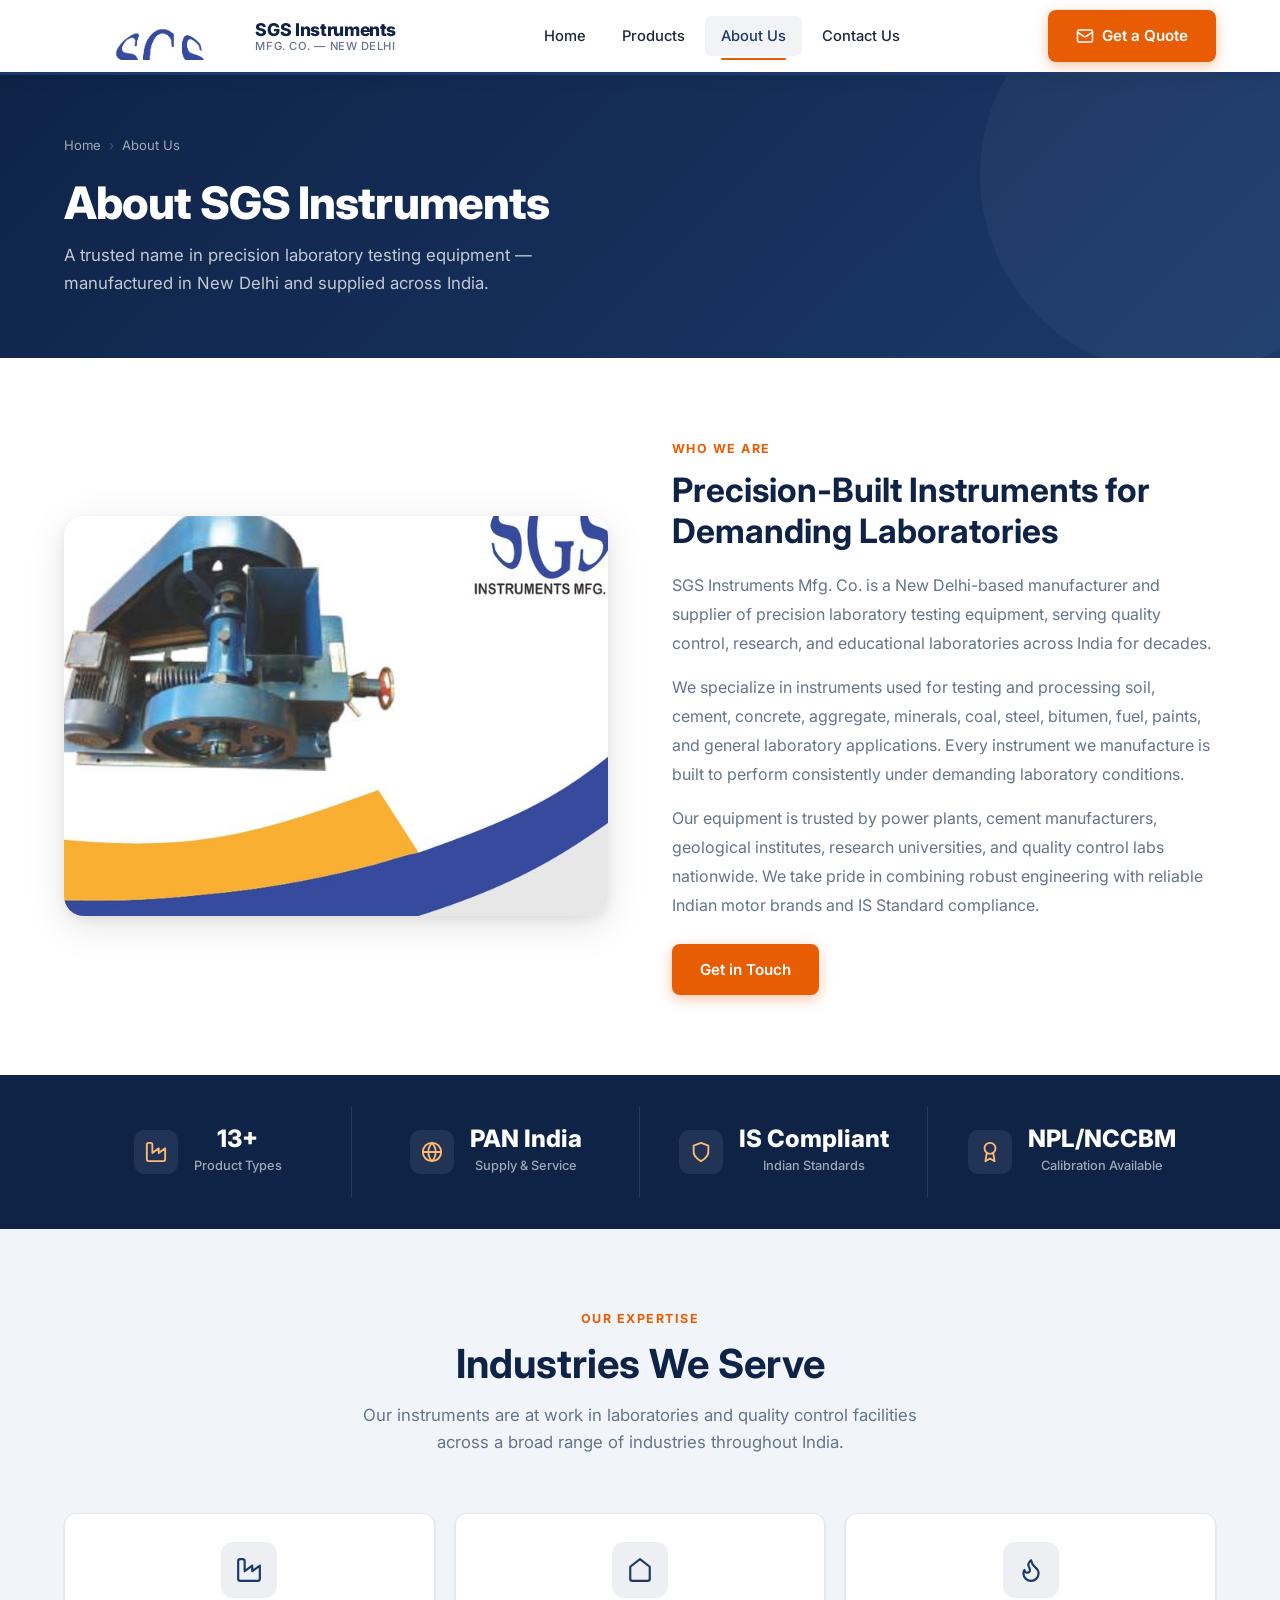
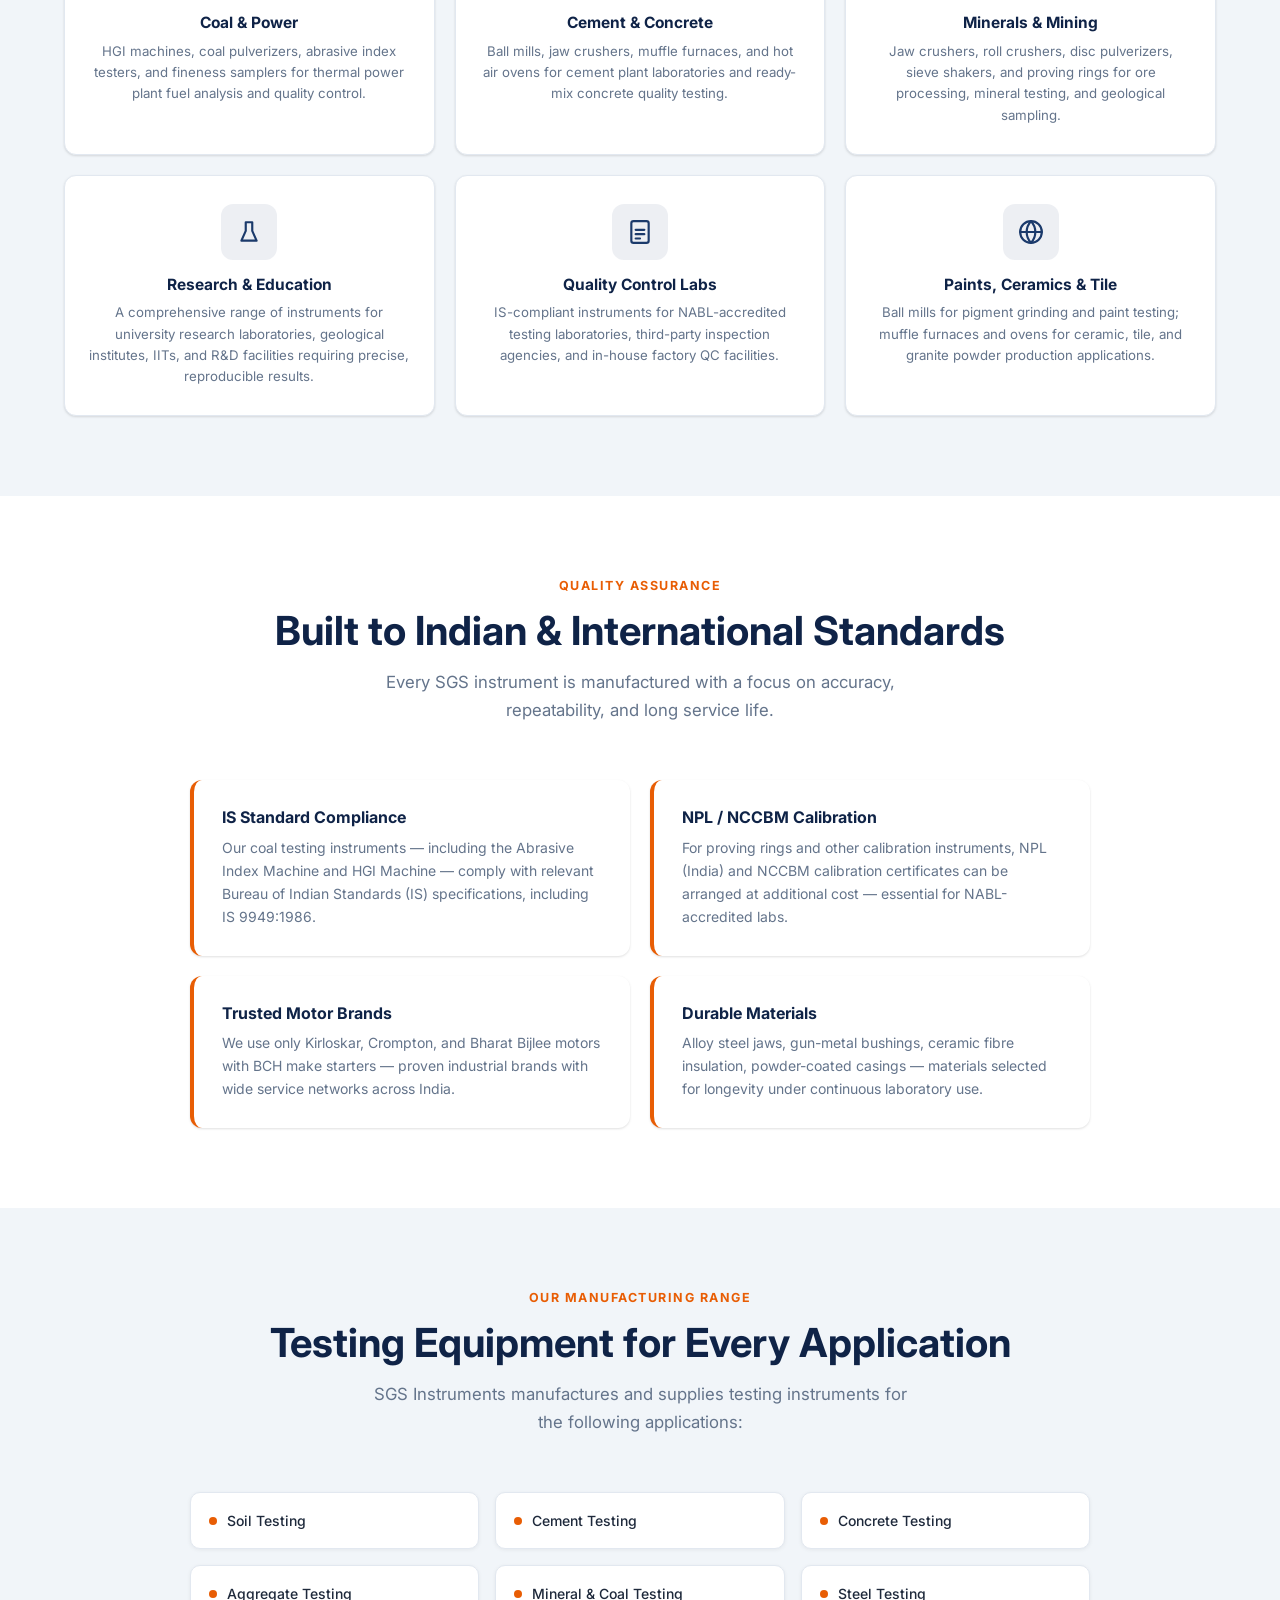
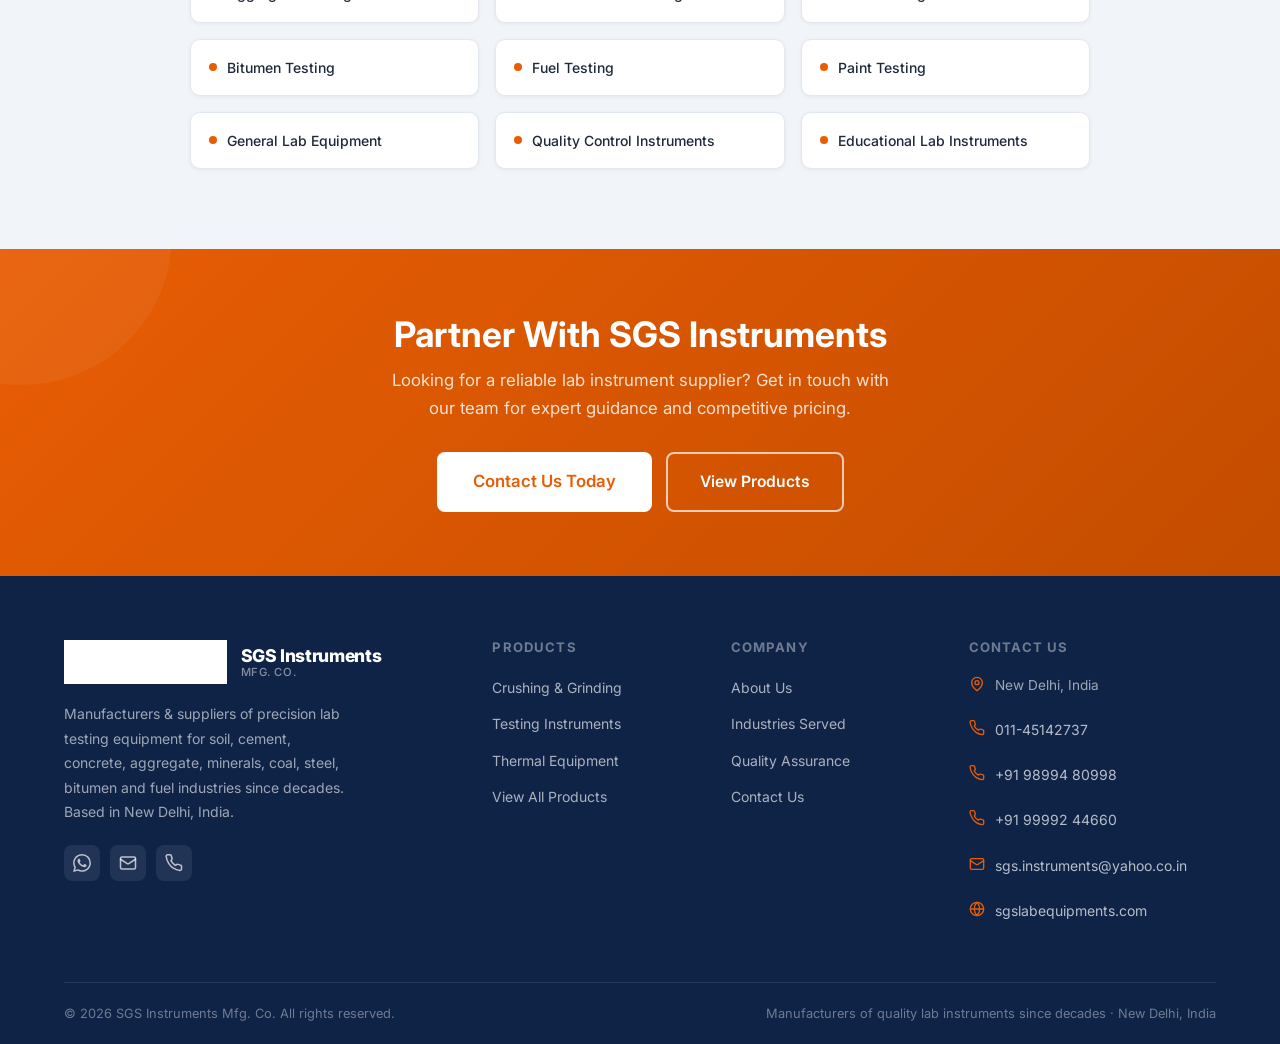
==== about.html @ 37572d3b "Initial website upload" ====
<!DOCTYPE html>
<html lang="en">
<head>
  <meta charset="UTF-8">
  <meta name="viewport" content="width=device-width, initial-scale=1.0">
  <title>About Us | SGS Instruments Mfg. Co. — Lab Equipment Manufacturer, New Delhi</title>
  <meta name="description" content="Learn about SGS Instruments Mfg. Co. — a trusted manufacturer of precision laboratory testing equipment for soil, cement, coal, minerals and aggregate industries, based in New Delhi, India.">
  <meta name="keywords" content="SGS instruments about, lab equipment manufacturer Delhi, laboratory instruments India company, testing equipment manufacturer">
  <meta name="robots" content="index, follow">
  <link rel="canonical" href="https://sgsinstruments.com/about.html">
  <link rel="preconnect" href="https://fonts.googleapis.com">
  <link rel="preconnect" href="https://fonts.gstatic.com" crossorigin>
  <link href="https://fonts.googleapis.com/css2?family=Inter:wght@400;500;600;700;800&display=swap" rel="stylesheet">
  <link rel="stylesheet" href="css/style.css">
</head>
<body>

<header id="site-header">
  <div class="container">
    <div class="header-inner">
      <a href="index.html" class="logo-wrap">
        <img src="images/sgs-logo.png" alt="SGS Instruments Logo" class="logo-img" onerror="this.style.display='none'">
        <div class="logo-text">
          <strong>SGS Instruments</strong>
          <span>MFG. CO. — NEW DELHI</span>
        </div>
      </a>
      <nav class="main-nav" id="main-nav">
        <a href="index.html">Home</a>
        <a href="products.html">Products</a>
        <a href="about.html">About Us</a>
        <a href="contact.html">Contact Us</a>
      </nav>
      <div class="header-cta">
        <a href="contact.html" class="btn btn-primary">
          <svg width="18" height="18" viewBox="0 0 24 24" fill="none" stroke="currentColor" stroke-width="2" stroke-linecap="round" stroke-linejoin="round"><rect width="20" height="16" x="2" y="4" rx="2"/><path d="m22 7-8.97 5.7a1.94 1.94 0 0 1-2.06 0L2 7"/></svg> Get a Quote
        </a>
      </div>
      <button class="nav-toggle" id="nav-toggle" aria-label="Toggle menu">
        <span></span><span></span><span></span>
      </button>
    </div>
    <div class="mobile-menu" id="mobile-menu">
      <a href="index.html">Home</a>
      <a href="products.html">Products</a>
      <a href="about.html">About Us</a>
      <a href="contact.html">Contact Us</a>
      <a href="contact.html" class="btn btn-primary">Get a Quote</a>
    </div>
  </div>
</header>

<!-- PAGE HERO -->
<section class="page-hero">
  <div class="container" style="position:relative;z-index:1">
    <div class="breadcrumb">
      <a href="index.html">Home</a>
      <span class="breadcrumb-sep">›</span>
      <span>About Us</span>
    </div>
    <h1>About SGS Instruments</h1>
    <p>A trusted name in precision laboratory testing equipment — manufactured in New Delhi and supplied across India.</p>
  </div>
</section>

<!-- WHO WE ARE -->
<section class="section bg-white">
  <div class="container">
    <div class="about-grid">
      <div class="about-img">
        <img src="images/products/laboratory-jaw-crusher.jpg" alt="SGS Instruments Laboratory Equipment" loading="lazy">
      </div>
      <div class="about-text">
        <p class="eyebrow" style="font-size:0.78rem;font-weight:700;letter-spacing:0.12em;text-transform:uppercase;color:#E85D04;margin-bottom:10px;">Who We Are</p>
        <h2>Precision-Built Instruments for Demanding Laboratories</h2>
        <p>
          SGS Instruments Mfg. Co. is a New Delhi-based manufacturer and supplier of precision laboratory testing equipment, serving quality control, research, and educational laboratories across India for decades.
        </p>
        <p>
          We specialize in instruments used for testing and processing soil, cement, concrete, aggregate, minerals, coal, steel, bitumen, fuel, paints, and general laboratory applications. Every instrument we manufacture is built to perform consistently under demanding laboratory conditions.
        </p>
        <p>
          Our equipment is trusted by power plants, cement manufacturers, geological institutes, research universities, and quality control labs nationwide. We take pride in combining robust engineering with reliable Indian motor brands and IS Standard compliance.
        </p>
        <a href="contact.html" class="btn btn-primary" style="margin-top:8px;">Get in Touch</a>
      </div>
    </div>
  </div>
</section>

<!-- STATS -->
<div class="stats-banner">
  <div class="container">
    <div class="stats-grid">
      <div class="stat-box">
        <div class="icon-wrap">
          <svg width="22" height="22" viewBox="0 0 24 24" fill="none" stroke="#FDBA74" stroke-width="2" stroke-linecap="round" stroke-linejoin="round"><path d="M2 20a2 2 0 0 0 2 2h16a2 2 0 0 0 2-2V8l-7 5V8l-7 5V4a2 2 0 0 0-2-2H4a2 2 0 0 0-2 2Z"/></svg>
        </div>
        <div class="stat-box-text"><strong>13+</strong><span>Product Types</span></div>
      </div>
      <div class="stat-box">
        <div class="icon-wrap">
          <svg width="22" height="22" viewBox="0 0 24 24" fill="none" stroke="#FDBA74" stroke-width="2" stroke-linecap="round" stroke-linejoin="round"><circle cx="12" cy="12" r="10"/><path d="M12 2a14.5 14.5 0 0 0 0 20 14.5 14.5 0 0 0 0-20"/><path d="M2 12h20"/></svg>
        </div>
        <div class="stat-box-text"><strong>PAN India</strong><span>Supply & Service</span></div>
      </div>
      <div class="stat-box">
        <div class="icon-wrap">
          <svg width="22" height="22" viewBox="0 0 24 24" fill="none" stroke="#FDBA74" stroke-width="2" stroke-linecap="round" stroke-linejoin="round"><path d="M12 22s8-4 8-10V5l-8-3-8 3v7c0 6 8 10 8 10z"/></svg>
        </div>
        <div class="stat-box-text"><strong>IS Compliant</strong><span>Indian Standards</span></div>
      </div>
      <div class="stat-box">
        <div class="icon-wrap">
          <svg width="22" height="22" viewBox="0 0 24 24" fill="none" stroke="#FDBA74" stroke-width="2" stroke-linecap="round" stroke-linejoin="round"><circle cx="12" cy="8" r="6"/><path d="M15.477 12.89 17 22l-5-3-5 3 1.523-9.11"/></svg>
        </div>
        <div class="stat-box-text"><strong>NPL/NCCBM</strong><span>Calibration Available</span></div>
      </div>
    </div>
  </div>
</div>

<!-- WHAT WE MANUFACTURE -->
<section class="section" id="industries">
  <div class="container">
    <div class="section-header">
      <p class="eyebrow">Our Expertise</p>
      <h2>Industries We Serve</h2>
      <p>Our instruments are at work in laboratories and quality control facilities across a broad range of industries throughout India.</p>
    </div>
    <div class="industries-grid">
      <div class="industry-card">
        <div class="industry-icon">
          <svg width="26" height="26" viewBox="0 0 24 24" fill="none" stroke="#1B3A6B" stroke-width="2" stroke-linecap="round" stroke-linejoin="round"><path d="M2 20a2 2 0 0 0 2 2h16a2 2 0 0 0 2-2V8l-7 5V8l-7 5V4a2 2 0 0 0-2-2H4a2 2 0 0 0-2 2Z"/></svg>
        </div>
        <h3>Coal & Power</h3>
        <p>HGI machines, coal pulverizers, abrasive index testers, and fineness samplers for thermal power plant fuel analysis and quality control.</p>
      </div>
      <div class="industry-card">
        <div class="industry-icon">
          <svg width="26" height="26" viewBox="0 0 24 24" fill="none" stroke="#1B3A6B" stroke-width="2" stroke-linecap="round" stroke-linejoin="round"><path d="M3 9l9-7 9 7v11a2 2 0 0 1-2 2H5a2 2 0 0 1-2-2z"/></svg>
        </div>
        <h3>Cement & Concrete</h3>
        <p>Ball mills, jaw crushers, muffle furnaces, and hot air ovens for cement plant laboratories and ready-mix concrete quality testing.</p>
      </div>
      <div class="industry-card">
        <div class="industry-icon">
          <svg width="26" height="26" viewBox="0 0 24 24" fill="none" stroke="#1B3A6B" stroke-width="2" stroke-linecap="round" stroke-linejoin="round"><path d="M8.5 14.5A2.5 2.5 0 0 0 11 12c0-1.38-.5-2-1-3-1.072-2.143-.224-4.054 2-6 .5 2.5 2 4.9 4 6.5 2 1.6 3 3.5 3 5.5a7 7 0 1 1-14 0c0-1.153.433-2.294 1-3a2.5 2.5 0 0 0 2.5 2.5z"/></svg>
        </div>
        <h3>Minerals & Mining</h3>
        <p>Jaw crushers, roll crushers, disc pulverizers, sieve shakers, and proving rings for ore processing, mineral testing, and geological sampling.</p>
      </div>
      <div class="industry-card">
        <div class="industry-icon">
          <svg width="26" height="26" viewBox="0 0 24 24" fill="none" stroke="#1B3A6B" stroke-width="2" stroke-linecap="round" stroke-linejoin="round"><path d="M9 3h6v8l4 9H5l4-9V3"/></svg>
        </div>
        <h3>Research & Education</h3>
        <p>A comprehensive range of instruments for university research laboratories, geological institutes, IITs, and R&D facilities requiring precise, reproducible results.</p>
      </div>
      <div class="industry-card">
        <div class="industry-icon">
          <svg width="26" height="26" viewBox="0 0 24 24" fill="none" stroke="#1B3A6B" stroke-width="2" stroke-linecap="round" stroke-linejoin="round"><rect width="16" height="20" x="4" y="2" rx="2"/><line x1="8" x2="16" y1="10" y2="10"/><line x1="8" x2="16" y1="14" y2="14"/><line x1="8" x2="12" y1="18" y2="18"/></svg>
        </div>
        <h3>Quality Control Labs</h3>
        <p>IS-compliant instruments for NABL-accredited testing laboratories, third-party inspection agencies, and in-house factory QC facilities.</p>
      </div>
      <div class="industry-card">
        <div class="industry-icon">
          <svg width="26" height="26" viewBox="0 0 24 24" fill="none" stroke="#1B3A6B" stroke-width="2" stroke-linecap="round" stroke-linejoin="round"><circle cx="12" cy="12" r="10"/><path d="M12 2a14.5 14.5 0 0 0 0 20 14.5 14.5 0 0 0 0-20"/><path d="M2 12h20"/></svg>
        </div>
        <h3>Paints, Ceramics & Tile</h3>
        <p>Ball mills for pigment grinding and paint testing; muffle furnaces and ovens for ceramic, tile, and granite powder production applications.</p>
      </div>
    </div>
  </div>
</section>

<!-- QUALITY ASSURANCE -->
<section class="section bg-white" id="quality">
  <div class="container">
    <div class="section-header">
      <p class="eyebrow">Quality Assurance</p>
      <h2>Built to Indian & International Standards</h2>
      <p>Every SGS instrument is manufactured with a focus on accuracy, repeatability, and long service life.</p>
    </div>
    <div class="value-grid" style="max-width:900px; margin:0 auto;">
      <div class="value-card">
        <h3>IS Standard Compliance</h3>
        <p>Our coal testing instruments — including the Abrasive Index Machine and HGI Machine — comply with relevant Bureau of Indian Standards (IS) specifications, including IS 9949:1986.</p>
      </div>
      <div class="value-card">
        <h3>NPL / NCCBM Calibration</h3>
        <p>For proving rings and other calibration instruments, NPL (India) and NCCBM calibration certificates can be arranged at additional cost — essential for NABL-accredited labs.</p>
      </div>
      <div class="value-card">
        <h3>Trusted Motor Brands</h3>
        <p>We use only Kirloskar, Crompton, and Bharat Bijlee motors with BCH make starters — proven industrial brands with wide service networks across India.</p>
      </div>
      <div class="value-card">
        <h3>Durable Materials</h3>
        <p>Alloy steel jaws, gun-metal bushings, ceramic fibre insulation, powder-coated casings — materials selected for longevity under continuous laboratory use.</p>
      </div>
    </div>
  </div>
</section>

<!-- WHAT WE MAKE -->
<section class="section" style="background:#F1F5F9;">
  <div class="container">
    <div class="section-header">
      <p class="eyebrow">Our Manufacturing Range</p>
      <h2>Testing Equipment for Every Application</h2>
      <p>SGS Instruments manufactures and supplies testing instruments for the following applications:</p>
    </div>
    <div style="display:grid; grid-template-columns: repeat(3, 1fr); gap:16px; max-width:900px; margin:0 auto;">
      <div style="background:white; border-radius:10px; padding:16px 18px; display:flex; align-items:center; gap:10px; box-shadow:0 1px 4px rgba(0,0,0,0.06); border:1px solid #E2E8F0;"><span style="width:8px;height:8px;background:#E85D04;border-radius:50%;flex-shrink:0;"></span><span style="font-size:0.875rem;font-weight:500;color:#1E293B;">Soil Testing</span></div>
      <div style="background:white; border-radius:10px; padding:16px 18px; display:flex; align-items:center; gap:10px; box-shadow:0 1px 4px rgba(0,0,0,0.06); border:1px solid #E2E8F0;"><span style="width:8px;height:8px;background:#E85D04;border-radius:50%;flex-shrink:0;"></span><span style="font-size:0.875rem;font-weight:500;color:#1E293B;">Cement Testing</span></div>
      <div style="background:white; border-radius:10px; padding:16px 18px; display:flex; align-items:center; gap:10px; box-shadow:0 1px 4px rgba(0,0,0,0.06); border:1px solid #E2E8F0;"><span style="width:8px;height:8px;background:#E85D04;border-radius:50%;flex-shrink:0;"></span><span style="font-size:0.875rem;font-weight:500;color:#1E293B;">Concrete Testing</span></div>
      <div style="background:white; border-radius:10px; padding:16px 18px; display:flex; align-items:center; gap:10px; box-shadow:0 1px 4px rgba(0,0,0,0.06); border:1px solid #E2E8F0;"><span style="width:8px;height:8px;background:#E85D04;border-radius:50%;flex-shrink:0;"></span><span style="font-size:0.875rem;font-weight:500;color:#1E293B;">Aggregate Testing</span></div>
      <div style="background:white; border-radius:10px; padding:16px 18px; display:flex; align-items:center; gap:10px; box-shadow:0 1px 4px rgba(0,0,0,0.06); border:1px solid #E2E8F0;"><span style="width:8px;height:8px;background:#E85D04;border-radius:50%;flex-shrink:0;"></span><span style="font-size:0.875rem;font-weight:500;color:#1E293B;">Mineral &amp; Coal Testing</span></div>
      <div style="background:white; border-radius:10px; padding:16px 18px; display:flex; align-items:center; gap:10px; box-shadow:0 1px 4px rgba(0,0,0,0.06); border:1px solid #E2E8F0;"><span style="width:8px;height:8px;background:#E85D04;border-radius:50%;flex-shrink:0;"></span><span style="font-size:0.875rem;font-weight:500;color:#1E293B;">Steel Testing</span></div>
      <div style="background:white; border-radius:10px; padding:16px 18px; display:flex; align-items:center; gap:10px; box-shadow:0 1px 4px rgba(0,0,0,0.06); border:1px solid #E2E8F0;"><span style="width:8px;height:8px;background:#E85D04;border-radius:50%;flex-shrink:0;"></span><span style="font-size:0.875rem;font-weight:500;color:#1E293B;">Bitumen Testing</span></div>
      <div style="background:white; border-radius:10px; padding:16px 18px; display:flex; align-items:center; gap:10px; box-shadow:0 1px 4px rgba(0,0,0,0.06); border:1px solid #E2E8F0;"><span style="width:8px;height:8px;background:#E85D04;border-radius:50%;flex-shrink:0;"></span><span style="font-size:0.875rem;font-weight:500;color:#1E293B;">Fuel Testing</span></div>
      <div style="background:white; border-radius:10px; padding:16px 18px; display:flex; align-items:center; gap:10px; box-shadow:0 1px 4px rgba(0,0,0,0.06); border:1px solid #E2E8F0;"><span style="width:8px;height:8px;background:#E85D04;border-radius:50%;flex-shrink:0;"></span><span style="font-size:0.875rem;font-weight:500;color:#1E293B;">Paint Testing</span></div>
      <div style="background:white; border-radius:10px; padding:16px 18px; display:flex; align-items:center; gap:10px; box-shadow:0 1px 4px rgba(0,0,0,0.06); border:1px solid #E2E8F0;"><span style="width:8px;height:8px;background:#E85D04;border-radius:50%;flex-shrink:0;"></span><span style="font-size:0.875rem;font-weight:500;color:#1E293B;">General Lab Equipment</span></div>
      <div style="background:white; border-radius:10px; padding:16px 18px; display:flex; align-items:center; gap:10px; box-shadow:0 1px 4px rgba(0,0,0,0.06); border:1px solid #E2E8F0;"><span style="width:8px;height:8px;background:#E85D04;border-radius:50%;flex-shrink:0;"></span><span style="font-size:0.875rem;font-weight:500;color:#1E293B;">Quality Control Instruments</span></div>
      <div style="background:white; border-radius:10px; padding:16px 18px; display:flex; align-items:center; gap:10px; box-shadow:0 1px 4px rgba(0,0,0,0.06); border:1px solid #E2E8F0;"><span style="width:8px;height:8px;background:#E85D04;border-radius:50%;flex-shrink:0;"></span><span style="font-size:0.875rem;font-weight:500;color:#1E293B;">Educational Lab Instruments</span></div>
    </div>
  </div>
</section>

<!-- CTA -->
<section class="cta-banner">
  <div class="container" style="position:relative;z-index:1">
    <h2>Partner With SGS Instruments</h2>
    <p>Looking for a reliable lab instrument supplier? Get in touch with our team for expert guidance and competitive pricing.</p>
    <div class="cta-actions">
      <a href="contact.html" class="btn btn-white btn-lg">Contact Us Today</a>
      <a href="products.html" class="btn-outline-white btn-lg">View Products</a>
    </div>
  </div>
</section>

<footer id="site-footer"></footer>

<script src="js/products-data.js"></script>
<script src="js/app.js"></script>
</body>
</html>
---- css/style.css ----
/* ============================================================
   SGS INSTRUMENTS — MAIN STYLESHEET
   Design System: Deep Navy (#1B3A6B) + Orange (#E85D04) + White
   ============================================================ */

/* ---------- CSS Variables ---------- */
:root {
  --primary:       #1B3A6B;
  --primary-dark:  #0F2347;
  --primary-light: #2A5298;
  --accent:        #E85D04;
  --accent-hover:  #C44D00;
  --white:         #FFFFFF;
  --bg:            #F1F5F9;
  --surface:       #FFFFFF;
  --border:        #E2E8F0;
  --text:          #1E293B;
  --text-muted:    #64748B;
  --text-light:    #94A3B8;
  --success:       #16A34A;
  --shadow-sm:     0 1px 3px rgba(0,0,0,0.08), 0 1px 2px rgba(0,0,0,0.05);
  --shadow-md:     0 4px 16px rgba(0,0,0,0.08), 0 2px 6px rgba(0,0,0,0.05);
  --shadow-lg:     0 10px 40px rgba(0,0,0,0.10), 0 4px 12px rgba(0,0,0,0.07);
  --shadow-xl:     0 20px 60px rgba(0,0,0,0.14), 0 8px 24px rgba(0,0,0,0.08);
  --radius:        12px;
  --radius-lg:     20px;
  --transition:    0.25s ease;
}

/* ---------- Reset & Base ---------- */
*, *::before, *::after { box-sizing: border-box; margin: 0; padding: 0; }

html { scroll-behavior: smooth; }

body {
  font-family: 'Inter', system-ui, -apple-system, sans-serif;
  font-size: 16px;
  line-height: 1.65;
  color: var(--text);
  background: var(--bg);
}

img { max-width: 100%; height: auto; display: block; }
a  { text-decoration: none; color: inherit; }
ul { list-style: none; }

h1, h2, h3, h4 {
  line-height: 1.2;
  font-weight: 700;
  color: var(--text);
}

/* ---------- Utility Classes ---------- */
.container {
  max-width: 1200px;
  margin: 0 auto;
  padding: 0 24px;
}

.section { padding: 80px 0; }
.section-sm { padding: 50px 0; }

.section-header { text-align: center; margin-bottom: 56px; }
.section-header .eyebrow {
  font-size: 0.78rem;
  font-weight: 700;
  letter-spacing: 0.12em;
  text-transform: uppercase;
  color: var(--accent);
  margin-bottom: 10px;
}
.section-header h2 {
  font-size: clamp(1.7rem, 3.5vw, 2.5rem);
  color: var(--primary-dark);
  margin-bottom: 14px;
}
.section-header p {
  font-size: 1.05rem;
  color: var(--text-muted);
  max-width: 560px;
  margin: 0 auto;
}

.btn {
  display: inline-flex;
  align-items: center;
  gap: 8px;
  padding: 13px 28px;
  border-radius: 8px;
  font-size: 0.95rem;
  font-weight: 600;
  cursor: pointer;
  border: none;
  transition: all var(--transition);
  white-space: nowrap;
}
.btn-primary {
  background: var(--accent);
  color: var(--white);
  box-shadow: 0 4px 14px rgba(232, 93, 4, 0.35);
}
.btn-primary:hover {
  background: var(--accent-hover);
  box-shadow: 0 6px 20px rgba(232, 93, 4, 0.45);
  transform: translateY(-1px);
}
.btn-outline {
  background: transparent;
  color: var(--white);
  border: 2px solid rgba(255,255,255,0.6);
}
.btn-outline:hover {
  background: rgba(255,255,255,0.12);
  border-color: var(--white);
}
.btn-secondary {
  background: var(--primary);
  color: var(--white);
}
.btn-secondary:hover {
  background: var(--primary-dark);
  transform: translateY(-1px);
}
.btn-ghost {
  background: transparent;
  color: var(--primary);
  border: 2px solid var(--primary);
}
.btn-ghost:hover {
  background: var(--primary);
  color: var(--white);
}
.btn-lg { padding: 16px 36px; font-size: 1.05rem; }

/* ---------- Header / Navigation ---------- */
#site-header {
  position: sticky;
  top: 0;
  z-index: 1000;
  background: var(--white);
  box-shadow: 0 2px 16px rgba(0,0,0,0.07);
  border-bottom: 3px solid var(--primary);
}
.header-inner {
  display: flex;
  align-items: center;
  justify-content: space-between;
  height: 72px;
  gap: 32px;
}
.logo-wrap {
  display: flex;
  align-items: center;
  gap: 14px;
  flex-shrink: 0;
}
.logo-img { height: 48px; width: auto; }
.logo-text { display: flex; flex-direction: column; line-height: 1.2; }
.logo-text strong {
  font-size: 1.1rem;
  font-weight: 800;
  color: var(--primary-dark);
  letter-spacing: -0.02em;
}
.logo-text span {
  font-size: 0.7rem;
  color: var(--text-muted);
  letter-spacing: 0.05em;
  font-weight: 500;
}

nav.main-nav { display: flex; align-items: center; gap: 4px; }
nav.main-nav a {
  padding: 8px 16px;
  border-radius: 6px;
  font-size: 0.92rem;
  font-weight: 500;
  color: var(--text);
  transition: all var(--transition);
  position: relative;
}
nav.main-nav a:hover,
nav.main-nav a.active {
  color: var(--primary);
  background: rgba(27, 58, 107, 0.06);
}
nav.main-nav a.active::after {
  content: '';
  position: absolute;
  bottom: -4px;
  left: 16px;
  right: 16px;
  height: 2px;
  background: var(--accent);
  border-radius: 2px;
}

.header-cta { flex-shrink: 0; }

/* Mobile nav toggle */
.nav-toggle {
  display: none;
  background: none;
  border: none;
  cursor: pointer;
  padding: 6px;
  flex-direction: column;
  gap: 5px;
}
.nav-toggle span {
  display: block;
  width: 24px;
  height: 2px;
  background: var(--primary-dark);
  border-radius: 2px;
  transition: all var(--transition);
}
.nav-toggle.open span:nth-child(1) { transform: rotate(45deg) translate(5px, 5px); }
.nav-toggle.open span:nth-child(2) { opacity: 0; }
.nav-toggle.open span:nth-child(3) { transform: rotate(-45deg) translate(5px, -5px); }

.mobile-menu { display: none; }

/* ---------- Hero Section ---------- */
.hero {
  background: linear-gradient(135deg, var(--primary-dark) 0%, var(--primary) 55%, var(--primary-light) 100%);
  color: var(--white);
  padding: 70px 0 56px;
  position: relative;
  overflow: hidden;
}
.hero::before {
  content: '';
  position: absolute;
  inset: 0;
  background: url("data:image/svg+xml,%3Csvg width='60' height='60' viewBox='0 0 60 60' xmlns='http://www.w3.org/2000/svg'%3E%3Cg fill='none' fill-rule='evenodd'%3E%3Cg fill='%23ffffff' fill-opacity='0.03'%3E%3Cpath d='M36 34v-4h-2v4h-4v2h4v4h2v-4h4v-2h-4zm0-30V0h-2v4h-4v2h4v4h2V6h4V4h-4zM6 34v-4H4v4H0v2h4v4h2v-4h4v-2H6zM6 4V0H4v4H0v2h4v4h2V6h4V4H6z'/%3E%3C/g%3E%3C/g%3E%3C/svg%3E");
}
.hero-grid {
  display: grid;
  grid-template-columns: 1fr;
  position: relative;
  z-index: 1;
}
.hero-badge {
  display: inline-flex;
  align-items: center;
  gap: 8px;
  background: rgba(255,255,255,0.12);
  border: 1px solid rgba(255,255,255,0.2);
  border-radius: 100px;
  padding: 6px 16px;
  font-size: 0.82rem;
  font-weight: 600;
  letter-spacing: 0.04em;
  margin-bottom: 20px;
  color: rgba(255,255,255,0.9);
}
.hero h1 {
  font-size: clamp(2rem, 4.5vw, 3.2rem);
  font-weight: 800;
  color: var(--white);
  letter-spacing: -0.025em;
  margin-bottom: 20px;
  line-height: 1.15;
}
.hero h1 .accent { color: #FDBA74; }
.hero p.lead {
  font-size: 1.1rem;
  color: rgba(255,255,255,0.82);
  margin-bottom: 36px;
  max-width: 720px;
}
.hero-actions { display: flex; gap: 14px; flex-wrap: wrap; }
.hero-stats {
  display: flex;
  gap: 32px;
  margin-top: 48px;
  padding-top: 32px;
  border-top: 1px solid rgba(255,255,255,0.15);
}
.stat-item {}
.stat-item strong {
  display: block;
  font-size: 1.8rem;
  font-weight: 800;
  color: var(--white);
  line-height: 1;
}
.stat-item span {
  font-size: 0.82rem;
  color: rgba(255,255,255,0.65);
  font-weight: 500;
}

.hero-visual {
  display: flex;
  align-items: center;
  justify-content: center;
}
.hero-img-grid {
  display: grid;
  grid-template-columns: 1fr 1fr;
  gap: 12px;
  max-width: 440px;
  width: 100%;
}
.hero-img-card {
  border-radius: var(--radius);
  overflow: hidden;
  aspect-ratio: 4/3;
  box-shadow: var(--shadow-lg);
  position: relative;
}
.hero-img-card img {
  width: 100%;
  height: 100%;
  object-fit: cover;
  transition: transform 0.6s ease;
}
.hero-img-card:hover img { transform: scale(1.05); }
.hero-img-card:nth-child(1) { transform: translateY(-8px); }
.hero-img-card:nth-child(4) { transform: translateY(8px); }

/* ---------- Stats Banner ---------- */
.stats-banner {
  background: var(--primary-dark);
  padding: 32px 0;
}
.stats-grid {
  display: grid;
  grid-template-columns: repeat(4, 1fr);
  gap: 0;
  divide-x: 1px solid rgba(255,255,255,0.1);
}
.stat-box {
  text-align: center;
  padding: 20px 24px;
  border-right: 1px solid rgba(255,255,255,0.1);
  display: flex;
  align-items: center;
  gap: 16px;
  justify-content: center;
}
.stat-box:last-child { border-right: none; }
.stat-box .icon-wrap {
  width: 44px;
  height: 44px;
  background: rgba(255,255,255,0.08);
  border-radius: 10px;
  display: flex;
  align-items: center;
  justify-content: center;
  flex-shrink: 0;
}
.stat-box .icon-wrap svg { color: #FDBA74; }
.stat-box-text strong {
  display: block;
  font-size: 1.5rem;
  font-weight: 800;
  color: var(--white);
  line-height: 1;
}
.stat-box-text span {
  font-size: 0.8rem;
  color: rgba(255,255,255,0.6);
  font-weight: 500;
}

/* ---------- Products Grid ---------- */
.products-grid {
  display: grid;
  grid-template-columns: repeat(4, 1fr);
  gap: 24px;
}

.product-card {
  background: var(--white);
  border-radius: var(--radius-lg);
  overflow: hidden;
  box-shadow: var(--shadow-sm);
  border: 1px solid var(--border);
  transition: all 0.3s ease;
  display: flex;
  flex-direction: column;
  cursor: pointer;
  text-decoration: none;
  color: inherit;
}
.product-card:hover {
  box-shadow: var(--shadow-lg);
  transform: translateY(-6px);
  border-color: transparent;
}
.product-card:hover .card-img img { transform: scale(1.07); }
.product-card:hover .card-arrow { transform: translateX(4px); opacity: 1; color: var(--accent); }

.card-img {
  position: relative;
  aspect-ratio: 4/3;
  overflow: hidden;
  background: #f0f4f8;
}
.card-img img {
  width: 100%;
  height: 100%;
  object-fit: cover;
  transition: transform 0.5s ease;
}
.card-category-badge {
  position: absolute;
  top: 10px;
  left: 10px;
  background: rgba(27, 58, 107, 0.88);
  color: var(--white);
  font-size: 0.7rem;
  font-weight: 600;
  letter-spacing: 0.04em;
  padding: 4px 10px;
  border-radius: 100px;
  backdrop-filter: blur(4px);
}

.card-body {
  padding: 18px 20px 20px;
  flex: 1;
  display: flex;
  flex-direction: column;
}
.card-body h3 {
  font-size: 0.97rem;
  font-weight: 700;
  color: var(--primary-dark);
  margin-bottom: 8px;
  line-height: 1.3;
}
.card-body p {
  font-size: 0.82rem;
  color: var(--text-muted);
  line-height: 1.55;
  flex: 1;
  margin-bottom: 14px;
  display: -webkit-box;
  -webkit-line-clamp: 3;
  -webkit-box-orient: vertical;
  overflow: hidden;
}
.card-footer-row {
  display: flex;
  align-items: center;
  justify-content: space-between;
  margin-top: auto;
}
.hsn-tag {
  font-size: 0.72rem;
  color: var(--text-light);
  font-weight: 500;
}
.card-arrow {
  width: 28px;
  height: 28px;
  background: var(--bg);
  border-radius: 50%;
  display: flex;
  align-items: center;
  justify-content: center;
  transition: all var(--transition);
  opacity: 0.6;
  color: var(--primary);
}

/* ---------- Category Filter Tabs ---------- */
.filter-tabs {
  display: flex;
  gap: 8px;
  flex-wrap: wrap;
  margin-bottom: 40px;
  justify-content: center;
}
.filter-tab {
  padding: 9px 20px;
  border-radius: 100px;
  font-size: 0.875rem;
  font-weight: 600;
  cursor: pointer;
  border: 2px solid var(--border);
  background: var(--white);
  color: var(--text-muted);
  transition: all var(--transition);
}
.filter-tab:hover {
  border-color: var(--primary);
  color: var(--primary);
}
.filter-tab.active {
  background: var(--primary);
  border-color: var(--primary);
  color: var(--white);
  box-shadow: 0 4px 12px rgba(27, 58, 107, 0.28);
}

/* ---------- Product Detail Page ---------- */
.product-hero {
  background: linear-gradient(135deg, var(--primary-dark) 0%, var(--primary) 100%);
  padding: 50px 0 60px;
  color: var(--white);
  position: relative;
  overflow: hidden;
}
.product-hero::before {
  content: '';
  position: absolute;
  top: -50%;
  right: -10%;
  width: 500px;
  height: 500px;
  border-radius: 50%;
  background: rgba(255,255,255,0.03);
}
.breadcrumb {
  display: flex;
  align-items: center;
  gap: 8px;
  font-size: 0.82rem;
  color: rgba(255,255,255,0.6);
  margin-bottom: 20px;
}
.breadcrumb a { color: rgba(255,255,255,0.6); transition: color var(--transition); }
.breadcrumb a:hover { color: var(--white); }
.breadcrumb-sep { opacity: 0.4; }

.product-hero h1 {
  font-size: clamp(1.6rem, 3.5vw, 2.4rem);
  color: var(--white);
  font-weight: 800;
  margin-bottom: 12px;
  letter-spacing: -0.02em;
}
.product-hero .tagline {
  font-size: 1.05rem;
  color: rgba(255,255,255,0.75);
  max-width: 560px;
}
.product-hero-meta {
  display: flex;
  gap: 20px;
  margin-top: 24px;
  flex-wrap: wrap;
}
.meta-chip {
  display: flex;
  align-items: center;
  gap: 6px;
  background: rgba(255,255,255,0.1);
  border: 1px solid rgba(255,255,255,0.18);
  padding: 6px 14px;
  border-radius: 100px;
  font-size: 0.82rem;
  color: rgba(255,255,255,0.85);
  font-weight: 500;
}
.meta-chip svg { color: #FDBA74; }

.product-layout {
  display: grid;
  grid-template-columns: 1fr 380px;
  gap: 32px;
  padding: 40px 0 80px;
  align-items: start;
}
.product-main-img {
  border-radius: var(--radius-lg);
  overflow: hidden;
  box-shadow: var(--shadow-md);
  aspect-ratio: 4/3;
  background: var(--white);
}
.product-main-img img {
  width: 100%;
  height: 100%;
  object-fit: cover;
}

.product-side {
  display: flex;
  flex-direction: column;
  gap: 20px;
  position: sticky;
  top: 96px;
}
.enquiry-card {
  background: var(--white);
  border-radius: var(--radius-lg);
  padding: 28px;
  box-shadow: var(--shadow-md);
  border: 1px solid var(--border);
}
.enquiry-card h3 {
  font-size: 1.05rem;
  color: var(--primary-dark);
  margin-bottom: 6px;
}
.enquiry-card p {
  font-size: 0.85rem;
  color: var(--text-muted);
  margin-bottom: 20px;
}
.enquiry-card .btn { width: 100%; justify-content: center; margin-bottom: 10px; }

.contact-quick {
  background: var(--white);
  border-radius: var(--radius);
  padding: 20px;
  border: 1px solid var(--border);
}
.contact-quick h4 {
  font-size: 0.88rem;
  font-weight: 600;
  color: var(--primary-dark);
  margin-bottom: 14px;
}
.contact-item {
  display: flex;
  align-items: center;
  gap: 10px;
  margin-bottom: 10px;
  font-size: 0.85rem;
  color: var(--text-muted);
}
.contact-item svg { color: var(--primary); flex-shrink: 0; }
.contact-item a { color: var(--primary); font-weight: 500; }
.contact-item a:hover { color: var(--accent); }

.product-content { display: flex; flex-direction: column; gap: 28px; }

.content-card {
  background: var(--white);
  border-radius: var(--radius-lg);
  padding: 28px 32px;
  box-shadow: var(--shadow-sm);
  border: 1px solid var(--border);
}
.content-card h2 {
  font-size: 1.15rem;
  color: var(--primary-dark);
  margin-bottom: 16px;
  padding-bottom: 12px;
  border-bottom: 2px solid var(--bg);
  display: flex;
  align-items: center;
  gap: 10px;
}
.content-card h2 svg { color: var(--accent); }
.content-card p { color: var(--text-muted); line-height: 1.75; font-size: 0.97rem; }

/* Features Grid */
.features-list {
  display: grid;
  grid-template-columns: 1fr 1fr;
  gap: 12px;
}
.feature-item {
  display: flex;
  align-items: flex-start;
  gap: 10px;
  padding: 10px 0;
}
.feature-check {
  width: 20px;
  height: 20px;
  background: rgba(22, 163, 74, 0.1);
  border-radius: 50%;
  display: flex;
  align-items: center;
  justify-content: center;
  flex-shrink: 0;
  margin-top: 1px;
}
.feature-check svg { color: var(--success); }
.feature-item span { font-size: 0.88rem; color: var(--text); }

/* Models Table */
.models-table { width: 100%; border-collapse: collapse; font-size: 0.875rem; }
.models-table th {
  background: var(--primary-dark);
  color: var(--white);
  padding: 11px 14px;
  text-align: left;
  font-weight: 600;
  font-size: 0.8rem;
  letter-spacing: 0.03em;
}
.models-table th:first-child { border-radius: 8px 0 0 0; }
.models-table th:last-child  { border-radius: 0 8px 0 0; }
.models-table td {
  padding: 11px 14px;
  border-bottom: 1px solid var(--border);
  color: var(--text);
}
.models-table tr:nth-child(even) td { background: #F8FAFC; }
.models-table tr:last-child td { border-bottom: none; }
.models-table tr:hover td { background: rgba(27, 58, 107, 0.04); }
.model-no { font-weight: 700; color: var(--primary); }

/* Applications */
.apps-grid {
  display: flex;
  flex-wrap: wrap;
  gap: 10px;
}
.app-chip {
  display: flex;
  align-items: center;
  gap: 6px;
  background: rgba(27, 58, 107, 0.07);
  color: var(--primary);
  padding: 7px 14px;
  border-radius: 100px;
  font-size: 0.82rem;
  font-weight: 600;
}

/* ---------- About & Services Sections ---------- */
.about-grid {
  display: grid;
  grid-template-columns: 1fr 1fr;
  gap: 64px;
  align-items: center;
}
.about-img {
  border-radius: var(--radius-lg);
  overflow: hidden;
  box-shadow: var(--shadow-lg);
}
.about-img img { width: 100%; height: 400px; object-fit: cover; }
.about-text h2 { font-size: clamp(1.5rem, 2.8vw, 2.1rem); color: var(--primary-dark); margin-bottom: 20px; }
.about-text p { color: var(--text-muted); margin-bottom: 16px; line-height: 1.8; }
.about-text .btn { margin-top: 12px; }

.industries-grid {
  display: grid;
  grid-template-columns: repeat(3, 1fr);
  gap: 20px;
}
.industry-card {
  background: var(--white);
  border-radius: var(--radius);
  padding: 28px 24px;
  box-shadow: var(--shadow-sm);
  border: 1px solid var(--border);
  transition: all var(--transition);
  text-align: center;
}
.industry-card:hover {
  box-shadow: var(--shadow-md);
  transform: translateY(-4px);
  border-color: rgba(27, 58, 107, 0.2);
}
.industry-icon {
  width: 56px;
  height: 56px;
  background: rgba(27, 58, 107, 0.08);
  border-radius: var(--radius);
  display: flex;
  align-items: center;
  justify-content: center;
  margin: 0 auto 16px;
  transition: all var(--transition);
}
.industry-card:hover .industry-icon { background: var(--primary); }
.industry-card:hover .industry-icon svg { color: var(--white) !important; }
.industry-icon svg { color: var(--primary); }
.industry-card h3 { font-size: 0.97rem; color: var(--primary-dark); margin-bottom: 8px; }
.industry-card p { font-size: 0.83rem; color: var(--text-muted); line-height: 1.6; }

/* Why Choose Us */
.why-grid {
  display: grid;
  grid-template-columns: repeat(4, 1fr);
  gap: 24px;
}
.why-card {
  background: var(--white);
  border-radius: var(--radius-lg);
  padding: 32px 24px;
  box-shadow: var(--shadow-sm);
  border: 1px solid var(--border);
  transition: all 0.3s ease;
  position: relative;
  overflow: hidden;
}
.why-card::before {
  content: '';
  position: absolute;
  top: 0;
  left: 0;
  right: 0;
  height: 4px;
  background: linear-gradient(90deg, var(--primary), var(--accent));
  transform: scaleX(0);
  transition: transform var(--transition);
  transform-origin: left;
}
.why-card:hover::before { transform: scaleX(1); }
.why-card:hover { box-shadow: var(--shadow-lg); transform: translateY(-5px); }
.why-icon {
  width: 52px;
  height: 52px;
  background: linear-gradient(135deg, var(--primary), var(--primary-light));
  border-radius: 14px;
  display: flex;
  align-items: center;
  justify-content: center;
  margin-bottom: 20px;
  box-shadow: 0 8px 16px rgba(27, 58, 107, 0.2);
}
.why-icon svg { color: var(--white); }
.why-card h3 { font-size: 1rem; color: var(--primary-dark); margin-bottom: 10px; }
.why-card p { font-size: 0.85rem; color: var(--text-muted); line-height: 1.65; }

/* ---------- Contact Section & Form ---------- */
.contact-layout {
  display: grid;
  grid-template-columns: 1fr 1.4fr;
  gap: 48px;
  align-items: start;
}
.contact-info h2 { font-size: 1.9rem; color: var(--primary-dark); margin-bottom: 14px; }
.contact-info p { color: var(--text-muted); margin-bottom: 32px; line-height: 1.75; }
.contact-detail {
  display: flex;
  gap: 16px;
  margin-bottom: 22px;
  align-items: flex-start;
}
.detail-icon {
  width: 44px;
  height: 44px;
  background: rgba(27, 58, 107, 0.08);
  border-radius: 10px;
  display: flex;
  align-items: center;
  justify-content: center;
  flex-shrink: 0;
}
.detail-icon svg { color: var(--primary); }
.detail-text strong { display: block; font-size: 0.88rem; font-weight: 700; color: var(--text); margin-bottom: 3px; }
.detail-text span, .detail-text a { font-size: 0.88rem; color: var(--text-muted); display: block; line-height: 1.5; }
.detail-text a:hover { color: var(--primary); }

.contact-form-card {
  background: var(--white);
  border-radius: var(--radius-lg);
  padding: 36px;
  box-shadow: var(--shadow-lg);
  border: 1px solid var(--border);
}
.contact-form-card h3 { font-size: 1.3rem; color: var(--primary-dark); margin-bottom: 6px; }
.contact-form-card .sub { font-size: 0.875rem; color: var(--text-muted); margin-bottom: 26px; }

.form-row { display: grid; grid-template-columns: 1fr 1fr; gap: 16px; }
.form-group { margin-bottom: 18px; }
.form-group label {
  display: block;
  font-size: 0.83rem;
  font-weight: 600;
  color: var(--text);
  margin-bottom: 6px;
}
.form-group label .required { color: var(--accent); margin-left: 3px; }
.form-group input,
.form-group select,
.form-group textarea {
  width: 100%;
  padding: 11px 14px;
  border: 2px solid var(--border);
  border-radius: 8px;
  font-size: 0.9rem;
  color: var(--text);
  background: var(--white);
  transition: all var(--transition);
  font-family: inherit;
  outline: none;
}
.form-group input:focus,
.form-group select:focus,
.form-group textarea:focus {
  border-color: var(--primary);
  box-shadow: 0 0 0 3px rgba(27, 58, 107, 0.1);
}
.form-group textarea { resize: vertical; min-height: 110px; }
.form-note { font-size: 0.77rem; color: var(--text-light); margin-top: 6px; }

/* Form success state */
.form-success {
  display: none;
  text-align: center;
  padding: 40px 20px;
}
.form-success .success-icon {
  width: 64px;
  height: 64px;
  background: rgba(22, 163, 74, 0.1);
  border-radius: 50%;
  display: flex;
  align-items: center;
  justify-content: center;
  margin: 0 auto 16px;
}
.form-success h3 { color: var(--success); margin-bottom: 8px; }
.form-success p { color: var(--text-muted); font-size: 0.9rem; }

/* ---------- Page Hero (Inner Pages) ---------- */
.page-hero {
  background: linear-gradient(135deg, var(--primary-dark) 0%, var(--primary) 100%);
  padding: 60px 0 60px;
  color: var(--white);
  position: relative;
  overflow: hidden;
}
.page-hero::before {
  content: '';
  position: absolute;
  top: -100px;
  right: -100px;
  width: 400px;
  height: 400px;
  background: rgba(255,255,255,0.04);
  border-radius: 50%;
}
.page-hero h1 {
  font-size: clamp(1.8rem, 4vw, 2.8rem);
  font-weight: 800;
  color: var(--white);
  letter-spacing: -0.02em;
  margin-bottom: 12px;
}
.page-hero p { font-size: 1.05rem; color: rgba(255,255,255,0.75); max-width: 560px; }

/* ---------- CTA Banner ---------- */
.cta-banner {
  background: linear-gradient(135deg, var(--accent) 0%, #C44D00 100%);
  padding: 64px 0;
  text-align: center;
  position: relative;
  overflow: hidden;
}
.cta-banner::before {
  content: '';
  position: absolute;
  top: -50%;
  left: -10%;
  width: 300px;
  height: 300px;
  background: rgba(255,255,255,0.05);
  border-radius: 50%;
}
.cta-banner h2 { font-size: clamp(1.5rem, 3vw, 2.2rem); color: var(--white); margin-bottom: 12px; }
.cta-banner p { color: rgba(255,255,255,0.82); font-size: 1.05rem; margin-bottom: 30px; max-width: 500px; margin-left: auto; margin-right: auto; }
.cta-banner .btn-outline-white {
  display: inline-flex;
  align-items: center;
  gap: 8px;
  padding: 14px 32px;
  border: 2px solid rgba(255,255,255,0.7);
  border-radius: 8px;
  color: var(--white);
  font-size: 0.98rem;
  font-weight: 600;
  transition: all var(--transition);
  cursor: pointer;
  text-decoration: none;
}
.cta-banner .btn-outline-white:hover {
  background: rgba(255,255,255,0.15);
  border-color: var(--white);
}
.cta-actions { display: flex; gap: 14px; justify-content: center; flex-wrap: wrap; }
.btn-white { background: var(--white); color: var(--accent); }
.btn-white:hover { background: #FFF5EE; }

/* ---------- Footer ---------- */
footer {
  background: var(--primary-dark);
  color: rgba(255,255,255,0.75);
  padding: 64px 0 0;
}
.footer-grid {
  display: grid;
  grid-template-columns: 2fr 1fr 1fr 1.3fr;
  gap: 48px;
  padding-bottom: 48px;
  border-bottom: 1px solid rgba(255,255,255,0.1);
}
.footer-brand .logo-wrap { margin-bottom: 18px; }
.footer-brand p {
  font-size: 0.875rem;
  line-height: 1.75;
  max-width: 280px;
  color: rgba(255,255,255,0.6);
}
.footer-brand .social-links {
  display: flex;
  gap: 10px;
  margin-top: 20px;
}
.social-link {
  width: 36px;
  height: 36px;
  background: rgba(255,255,255,0.08);
  border-radius: 8px;
  display: flex;
  align-items: center;
  justify-content: center;
  transition: all var(--transition);
  color: rgba(255,255,255,0.7);
}
.social-link:hover { background: var(--accent); color: var(--white); }

.footer-col h4 {
  font-size: 0.82rem;
  font-weight: 700;
  letter-spacing: 0.09em;
  text-transform: uppercase;
  color: rgba(255,255,255,0.4);
  margin-bottom: 18px;
}
.footer-col ul { display: flex; flex-direction: column; gap: 10px; }
.footer-col ul a {
  font-size: 0.875rem;
  color: rgba(255,255,255,0.65);
  transition: color var(--transition);
}
.footer-col ul a:hover { color: var(--white); }

.footer-contact li {
  display: flex;
  align-items: flex-start;
  gap: 10px;
  font-size: 0.85rem;
  color: rgba(255,255,255,0.6);
  margin-bottom: 12px;
}
.footer-contact li svg { color: var(--accent); flex-shrink: 0; margin-top: 2px; }
.footer-contact li a { color: rgba(255,255,255,0.7); transition: color var(--transition); }
.footer-contact li a:hover { color: var(--white); }

.footer-bottom {
  display: flex;
  align-items: center;
  justify-content: space-between;
  padding: 20px 0;
  font-size: 0.8rem;
  color: rgba(255,255,255,0.4);
}
.footer-bottom a { color: rgba(255,255,255,0.4); }
.footer-bottom a:hover { color: rgba(255,255,255,0.7); }

/* ---------- Map Embed ---------- */
.map-section { background: var(--bg); padding: 0; }
.map-section iframe {
  width: 100%;
  height: 300px;
  display: block;
  border: none;
  filter: grayscale(20%) contrast(1.05);
}

/* ---------- About Page ---------- */
.team-grid {
  display: grid;
  grid-template-columns: repeat(3, 1fr);
  gap: 24px;
}
.value-grid {
  display: grid;
  grid-template-columns: repeat(2, 1fr);
  gap: 20px;
}
.value-card {
  background: var(--white);
  border-radius: var(--radius);
  padding: 28px;
  border-left: 4px solid var(--accent);
  box-shadow: var(--shadow-sm);
}
.value-card h3 { font-size: 1rem; color: var(--primary-dark); margin-bottom: 8px; }
.value-card p { font-size: 0.875rem; color: var(--text-muted); line-height: 1.65; }

.timeline { position: relative; padding-left: 32px; }
.timeline::before {
  content: '';
  position: absolute;
  left: 8px;
  top: 0;
  bottom: 0;
  width: 2px;
  background: linear-gradient(to bottom, var(--primary), var(--accent));
}
.timeline-item { position: relative; margin-bottom: 28px; }
.timeline-dot {
  position: absolute;
  left: -28px;
  top: 4px;
  width: 12px;
  height: 12px;
  background: var(--accent);
  border-radius: 50%;
  border: 3px solid var(--white);
  box-shadow: 0 0 0 2px var(--accent);
}
.timeline-item h3 { font-size: 0.97rem; color: var(--primary-dark); margin-bottom: 6px; }
.timeline-item p { font-size: 0.875rem; color: var(--text-muted); }

/* ---------- Backgrounds ---------- */
.bg-white { background: var(--white); }
.bg-dark { background: var(--primary-dark); }
.bg-primary { background: var(--primary); }

/* ---------- Alerts & Notices ---------- */
.alert {
  padding: 14px 18px;
  border-radius: 8px;
  font-size: 0.875rem;
  display: flex;
  align-items: center;
  gap: 10px;
}
.alert-info { background: rgba(27,58,107,0.08); color: var(--primary); border-left: 3px solid var(--primary); }

/* ---------- Scroll to Top ---------- */
#scroll-top {
  position: fixed;
  bottom: 32px;
  right: 32px;
  width: 44px;
  height: 44px;
  background: var(--primary);
  border-radius: 50%;
  display: flex;
  align-items: center;
  justify-content: center;
  color: var(--white);
  cursor: pointer;
  box-shadow: var(--shadow-md);
  opacity: 0;
  transform: translateY(10px);
  transition: all var(--transition);
  border: none;
  z-index: 900;
}
#scroll-top.visible { opacity: 1; transform: translateY(0); }
#scroll-top:hover { background: var(--accent); }

/* ---------- Responsive ---------- */
@media (max-width: 1024px) {
  .products-grid { grid-template-columns: repeat(3, 1fr); }
  .why-grid { grid-template-columns: repeat(2, 1fr); }
  .stats-grid { grid-template-columns: repeat(2, 1fr); }
  .footer-grid { grid-template-columns: 1fr 1fr; }
  .product-layout { grid-template-columns: 1fr; }
  .product-side { position: static; }
  .contact-layout { grid-template-columns: 1fr; }
  .about-grid { grid-template-columns: 1fr; }
  .about-img { display: none; }
}

@media (max-width: 768px) {
  .section { padding: 56px 0; }
  .products-grid { grid-template-columns: repeat(2, 1fr); gap: 16px; }
  .industries-grid { grid-template-columns: repeat(2, 1fr); }
  nav.main-nav,
  .header-cta { display: none; }
  .nav-toggle { display: flex; }
  .mobile-menu {
    display: none;
    position: absolute;
    top: 72px;
    left: 0;
    right: 0;
    background: var(--white);
    border-top: 1px solid var(--border);
    padding: 16px 24px;
    flex-direction: column;
    gap: 4px;
    box-shadow: var(--shadow-md);
  }
  .mobile-menu.open { display: flex; }
  .mobile-menu a {
    padding: 12px 16px;
    border-radius: 8px;
    font-weight: 500;
    color: var(--text);
    transition: all var(--transition);
  }
  .mobile-menu a:hover { background: var(--bg); color: var(--primary); }
  .mobile-menu .btn { margin-top: 8px; width: 100%; justify-content: center; }
  .form-row { grid-template-columns: 1fr; }
  .features-list { grid-template-columns: 1fr; }
  .hero-stats { flex-wrap: wrap; gap: 20px; }
  .why-grid { grid-template-columns: 1fr 1fr; }
  .footer-grid { grid-template-columns: 1fr; gap: 28px; }
  .footer-bottom { flex-direction: column; gap: 8px; text-align: center; }
  .team-grid { grid-template-columns: 1fr; }
}

@media (max-width: 480px) {
  .products-grid { grid-template-columns: 1fr; }
  .industries-grid { grid-template-columns: 1fr; }
  .why-grid { grid-template-columns: 1fr; }
  .container { padding: 0 16px; }
  .contact-form-card { padding: 24px 20px; }
}
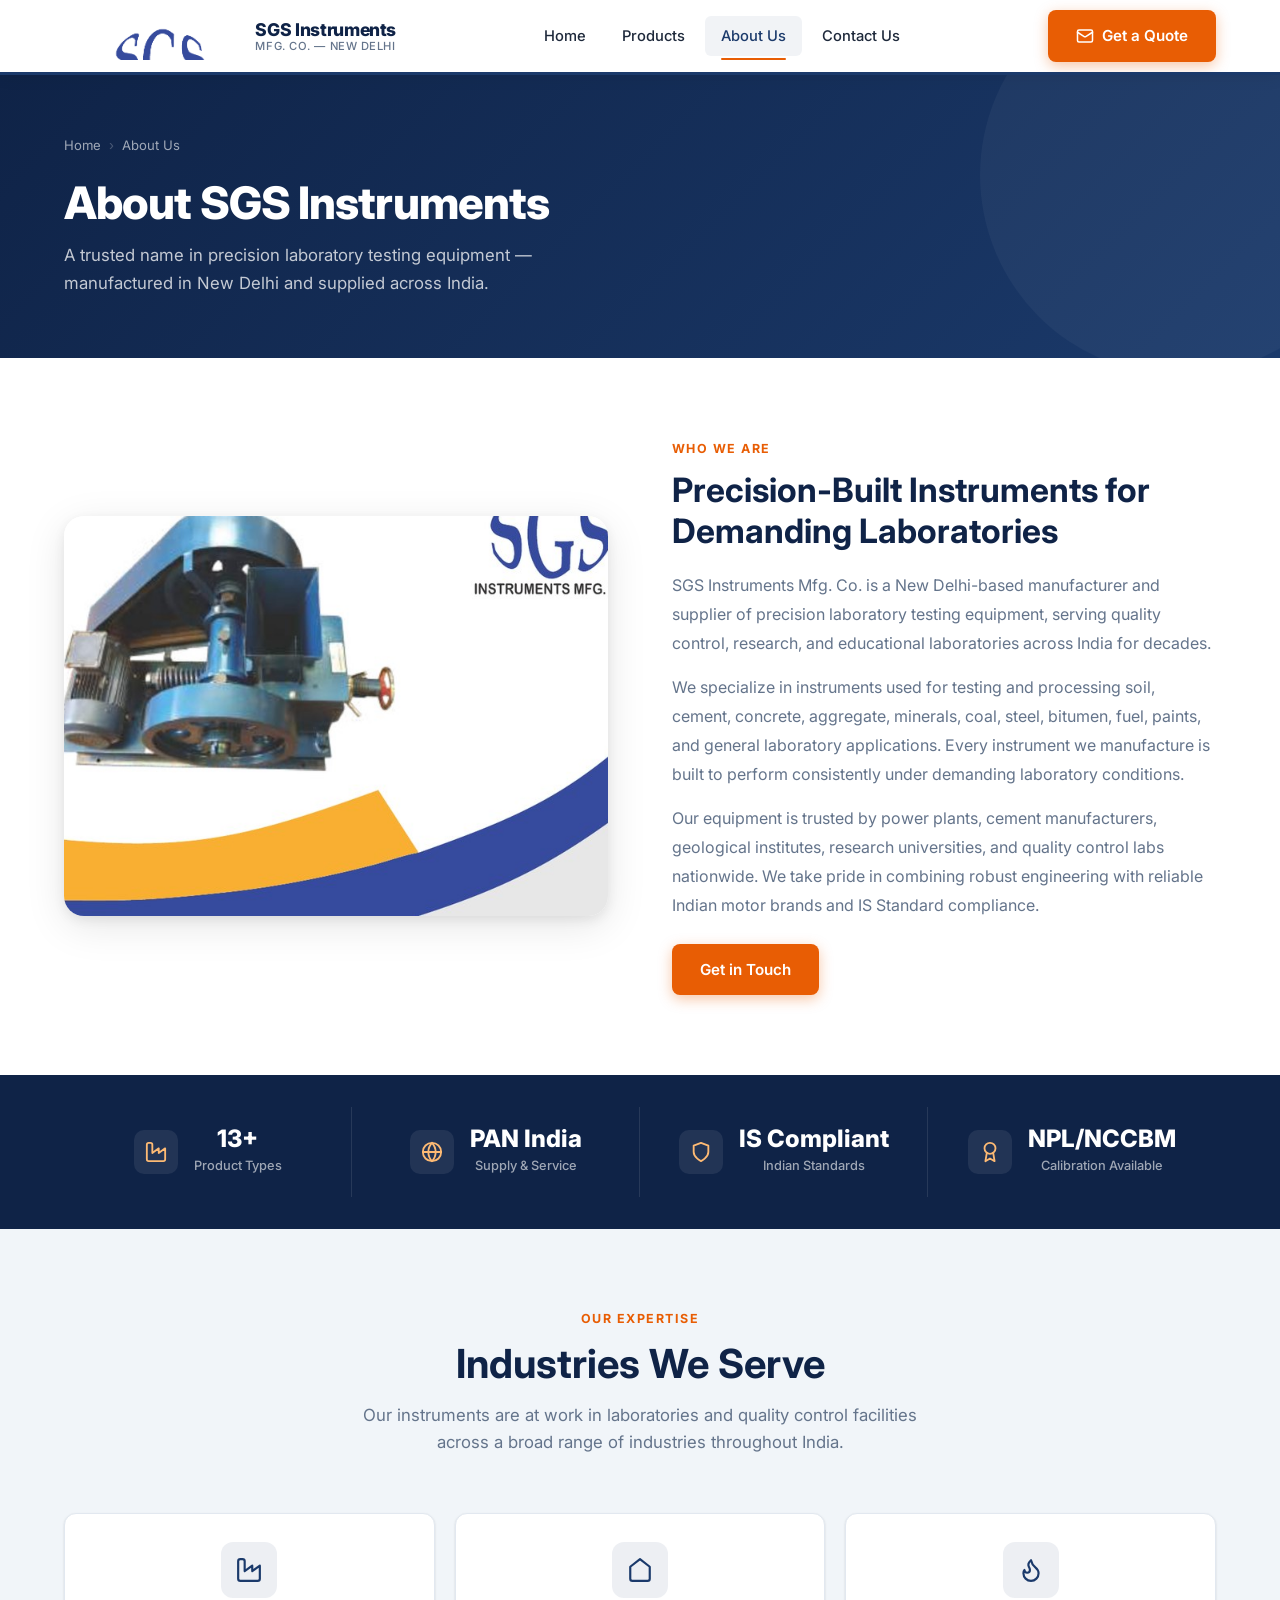
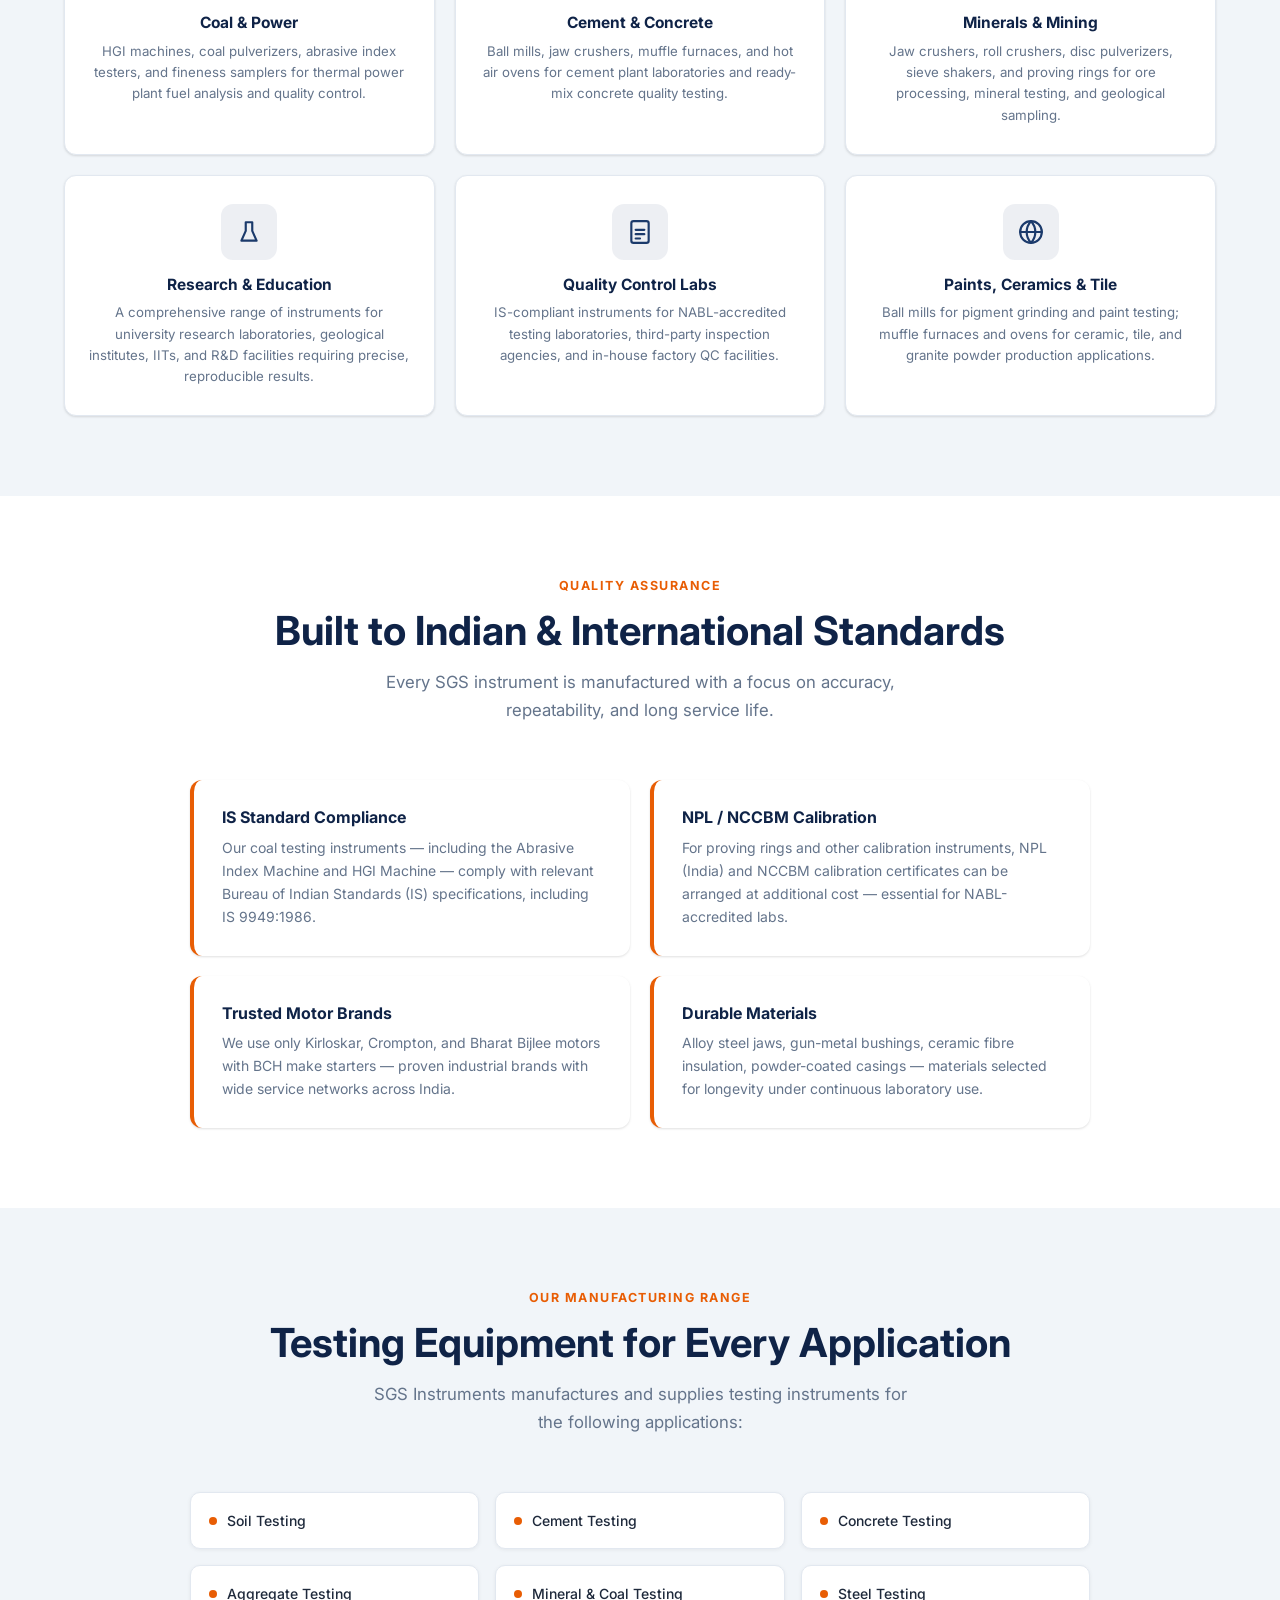
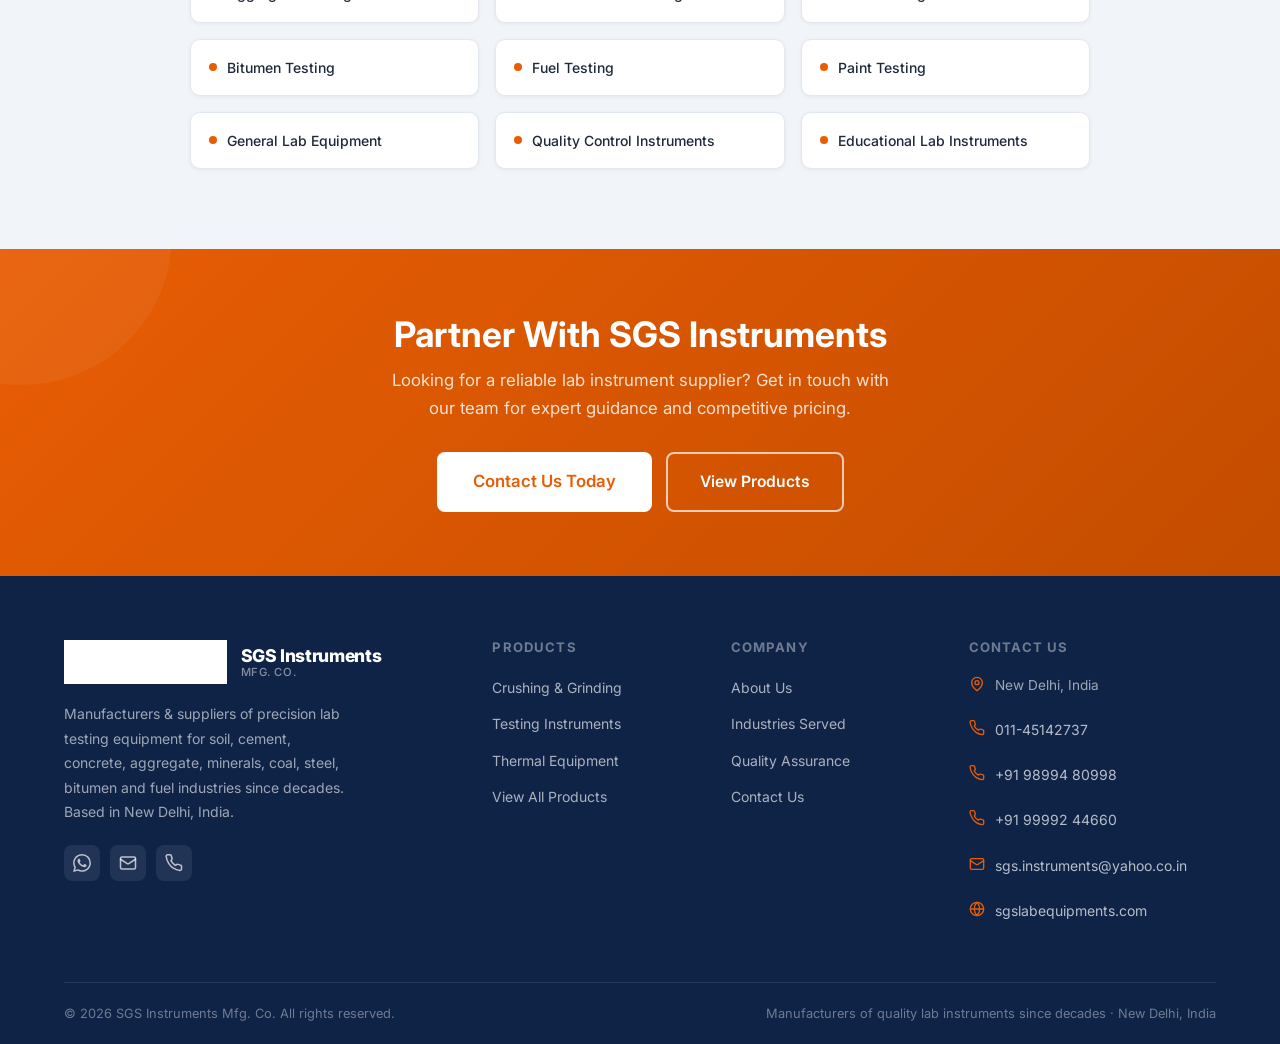
==== commit ff40e9cc: "Fix header overflow, mobile responsiveness, and manufacturing range grid" ====
--- a/about.html
+++ b/about.html
@@ -212,7 +212,7 @@
       <h2>Testing Equipment for Every Application</h2>
       <p>SGS Instruments manufactures and supplies testing instruments for the following applications:</p>
     </div>
-    <div style="display:grid; grid-template-columns: repeat(3, 1fr); gap:16px; max-width:900px; margin:0 auto;">
+    <div class="manufacturing-range-grid" style="display:grid; grid-template-columns: repeat(3, 1fr); gap:16px; max-width:900px; margin:0 auto;">
       <div style="background:white; border-radius:10px; padding:16px 18px; display:flex; align-items:center; gap:10px; box-shadow:0 1px 4px rgba(0,0,0,0.06); border:1px solid #E2E8F0;"><span style="width:8px;height:8px;background:#E85D04;border-radius:50%;flex-shrink:0;"></span><span style="font-size:0.875rem;font-weight:500;color:#1E293B;">Soil Testing</span></div>
       <div style="background:white; border-radius:10px; padding:16px 18px; display:flex; align-items:center; gap:10px; box-shadow:0 1px 4px rgba(0,0,0,0.06); border:1px solid #E2E8F0;"><span style="width:8px;height:8px;background:#E85D04;border-radius:50%;flex-shrink:0;"></span><span style="font-size:0.875rem;font-weight:500;color:#1E293B;">Cement Testing</span></div>
       <div style="background:white; border-radius:10px; padding:16px 18px; display:flex; align-items:center; gap:10px; box-shadow:0 1px 4px rgba(0,0,0,0.06); border:1px solid #E2E8F0;"><span style="width:8px;height:8px;background:#E85D04;border-radius:50%;flex-shrink:0;"></span><span style="font-size:0.875rem;font-weight:500;color:#1E293B;">Concrete Testing</span></div>
--- a/css/style.css
+++ b/css/style.css
@@ -140,14 +140,17 @@
   background: var(--white);
   box-shadow: 0 2px 16px rgba(0,0,0,0.07);
   border-bottom: 3px solid var(--primary);
+  width: 100%;
+  overflow: hidden;
 }
 .header-inner {
   display: flex;
   align-items: center;
   justify-content: space-between;
   height: 72px;
-  gap: 32px;
-}
+  gap: 24px;
+}
+.logo-wrap { min-width: 0; }
 .logo-wrap {
   display: flex;
   align-items: center;
@@ -1171,6 +1174,10 @@
   nav.main-nav,
   .header-cta { display: none; }
   .nav-toggle { display: flex; }
+  .header-inner { gap: 0; }
+  .stats-grid { grid-template-columns: repeat(2, 1fr); }
+  .stat-box { padding: 16px 12px; gap: 10px; }
+  .manufacturing-range-grid { grid-template-columns: repeat(2, 1fr) !important; }
   .mobile-menu {
     display: none;
     position: absolute;
@@ -1209,4 +1216,8 @@
   .why-grid { grid-template-columns: 1fr; }
   .container { padding: 0 16px; }
   .contact-form-card { padding: 24px 20px; }
-}
+  .stats-grid { grid-template-columns: 1fr 1fr; }
+  .stat-box { padding: 12px 8px; gap: 8px; }
+  .stat-box .icon-wrap { width: 36px; height: 36px; }
+  .manufacturing-range-grid { grid-template-columns: 1fr !important; }
+}
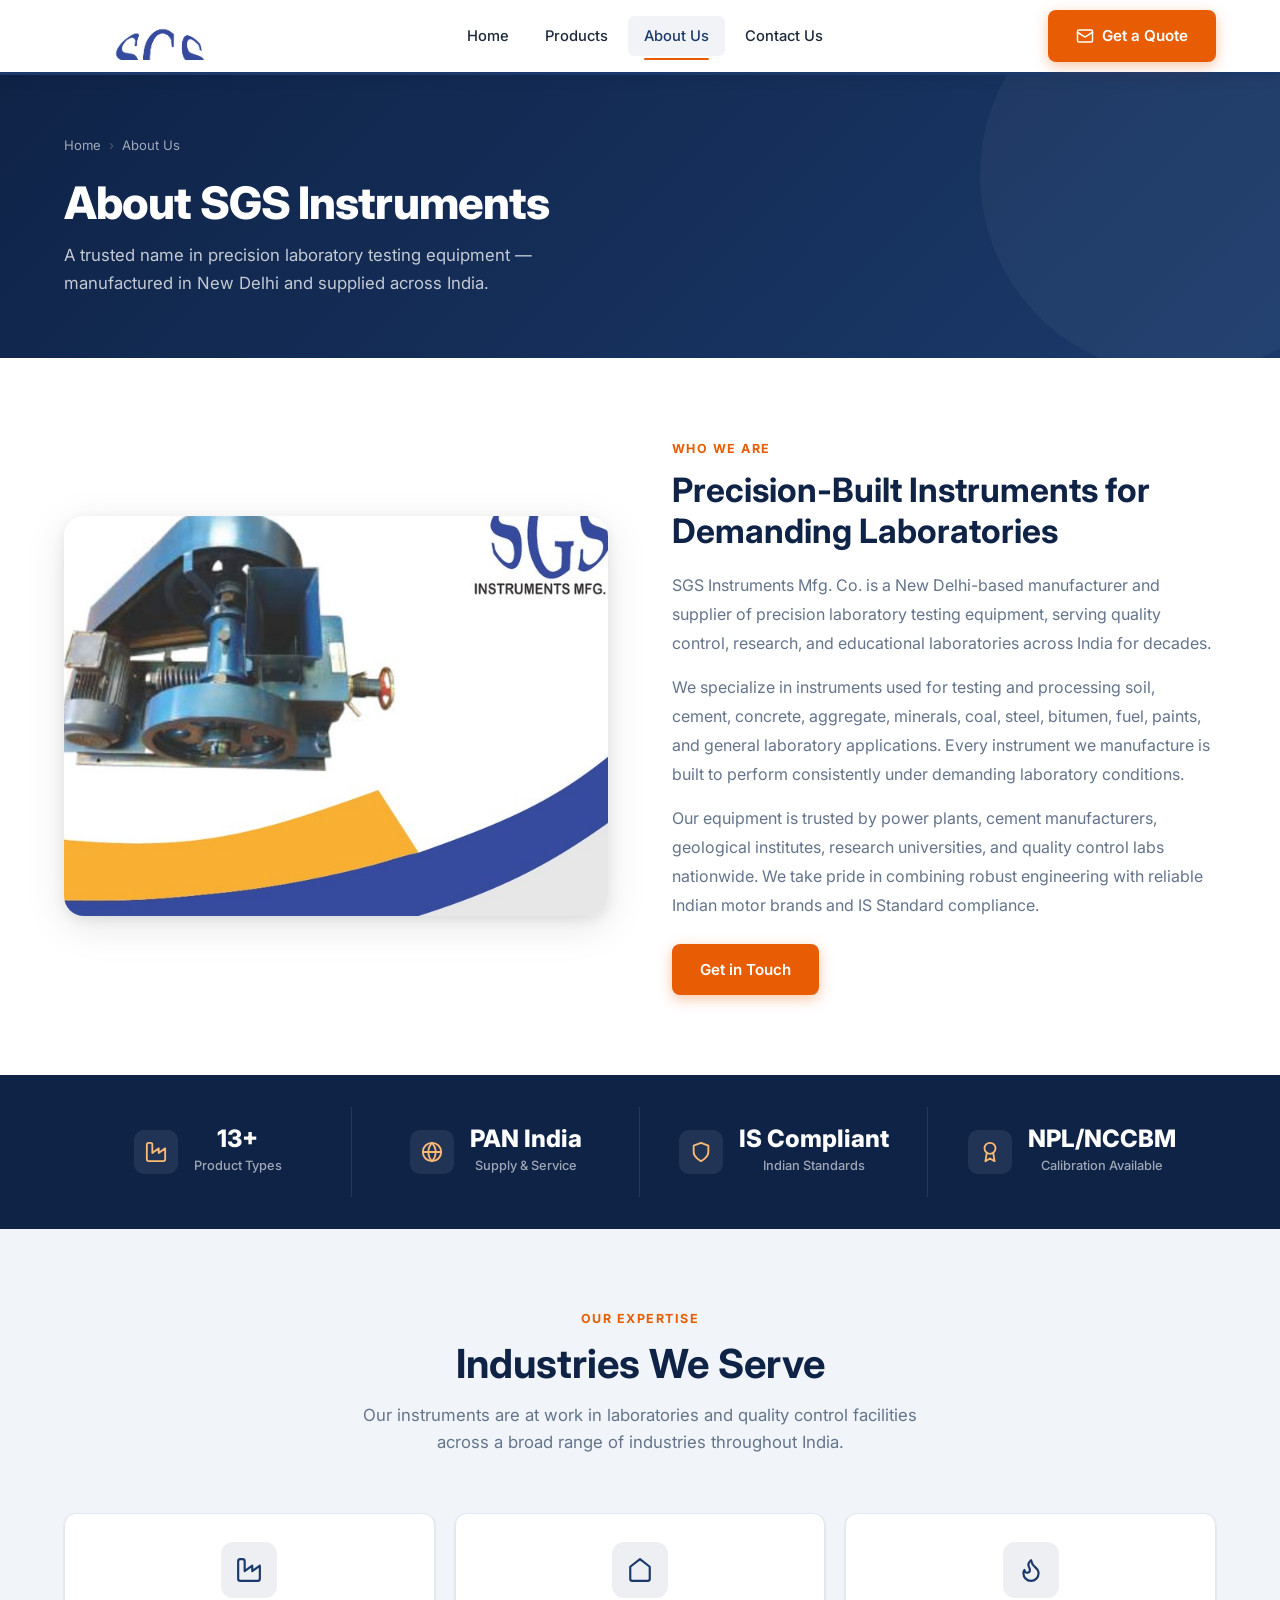
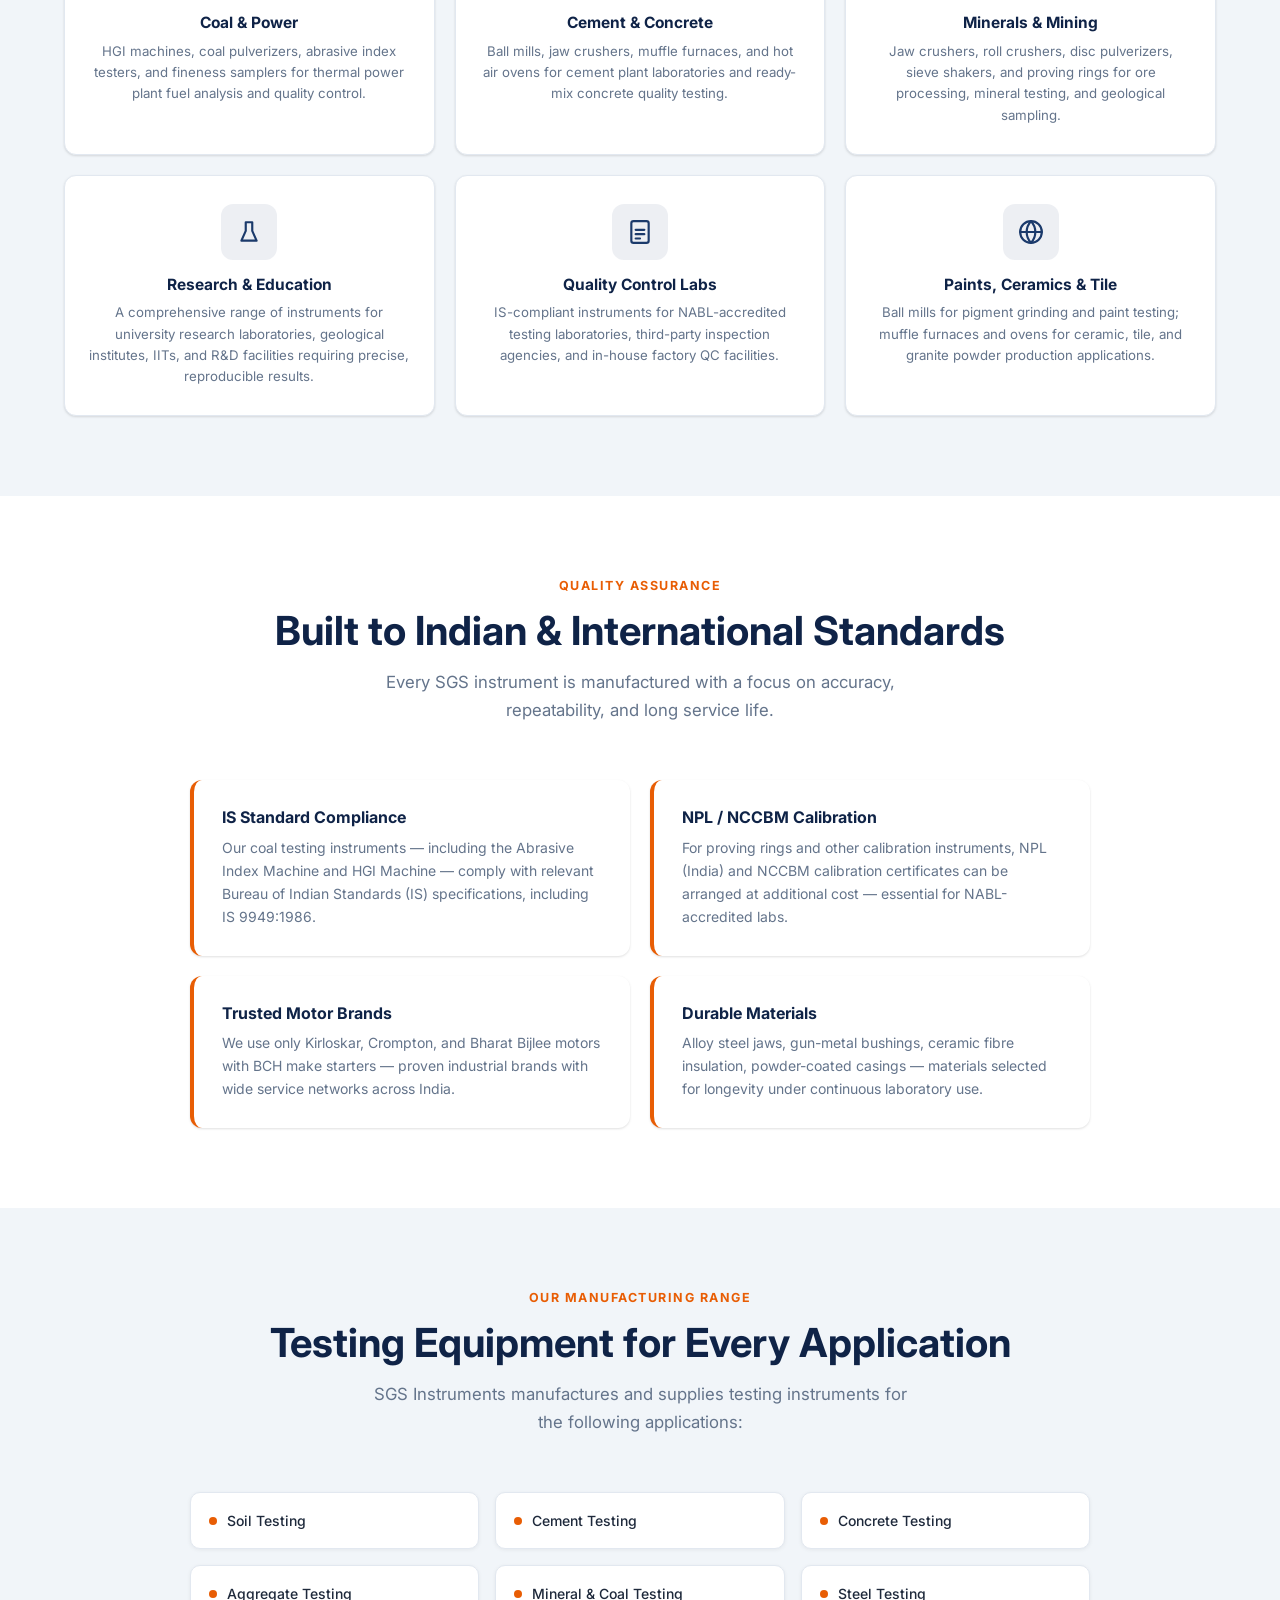
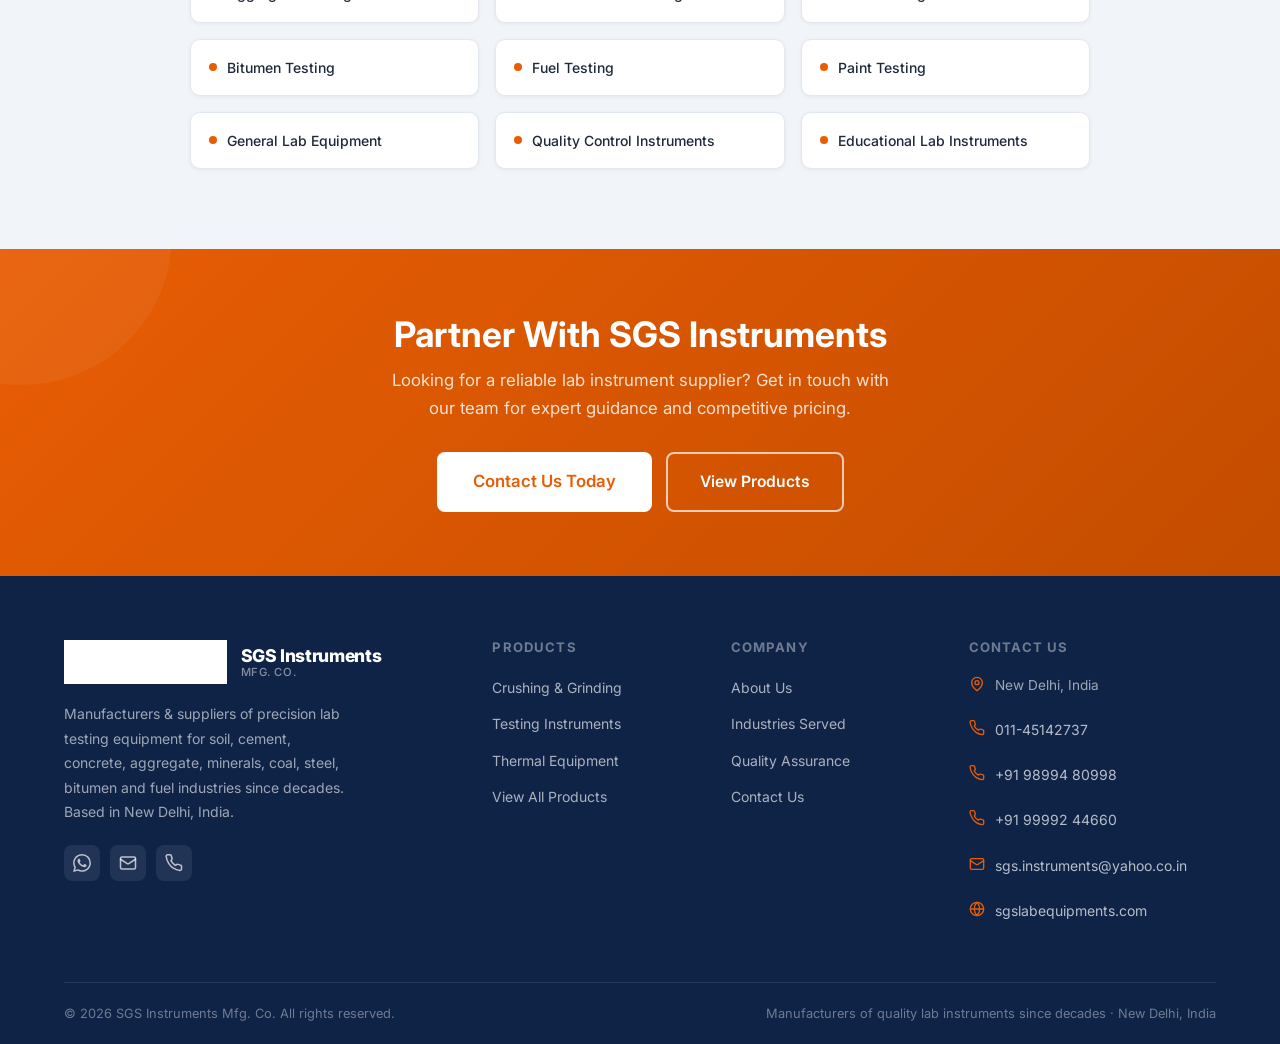
==== commit b1f60a29: "Remove logo text, fix mobile menu dropdown clipped by overflow hidden" ====
--- a/about.html
+++ b/about.html
@@ -20,10 +20,6 @@
     <div class="header-inner">
       <a href="index.html" class="logo-wrap">
         <img src="images/sgs-logo.png" alt="SGS Instruments Logo" class="logo-img" onerror="this.style.display='none'">
-        <div class="logo-text">
-          <strong>SGS Instruments</strong>
-          <span>MFG. CO. — NEW DELHI</span>
-        </div>
       </a>
       <nav class="main-nav" id="main-nav">
         <a href="index.html">Home</a>
--- a/css/style.css
+++ b/css/style.css
@@ -141,7 +141,6 @@
   box-shadow: 0 2px 16px rgba(0,0,0,0.07);
   border-bottom: 3px solid var(--primary);
   width: 100%;
-  overflow: hidden;
 }
 .header-inner {
   display: flex;
